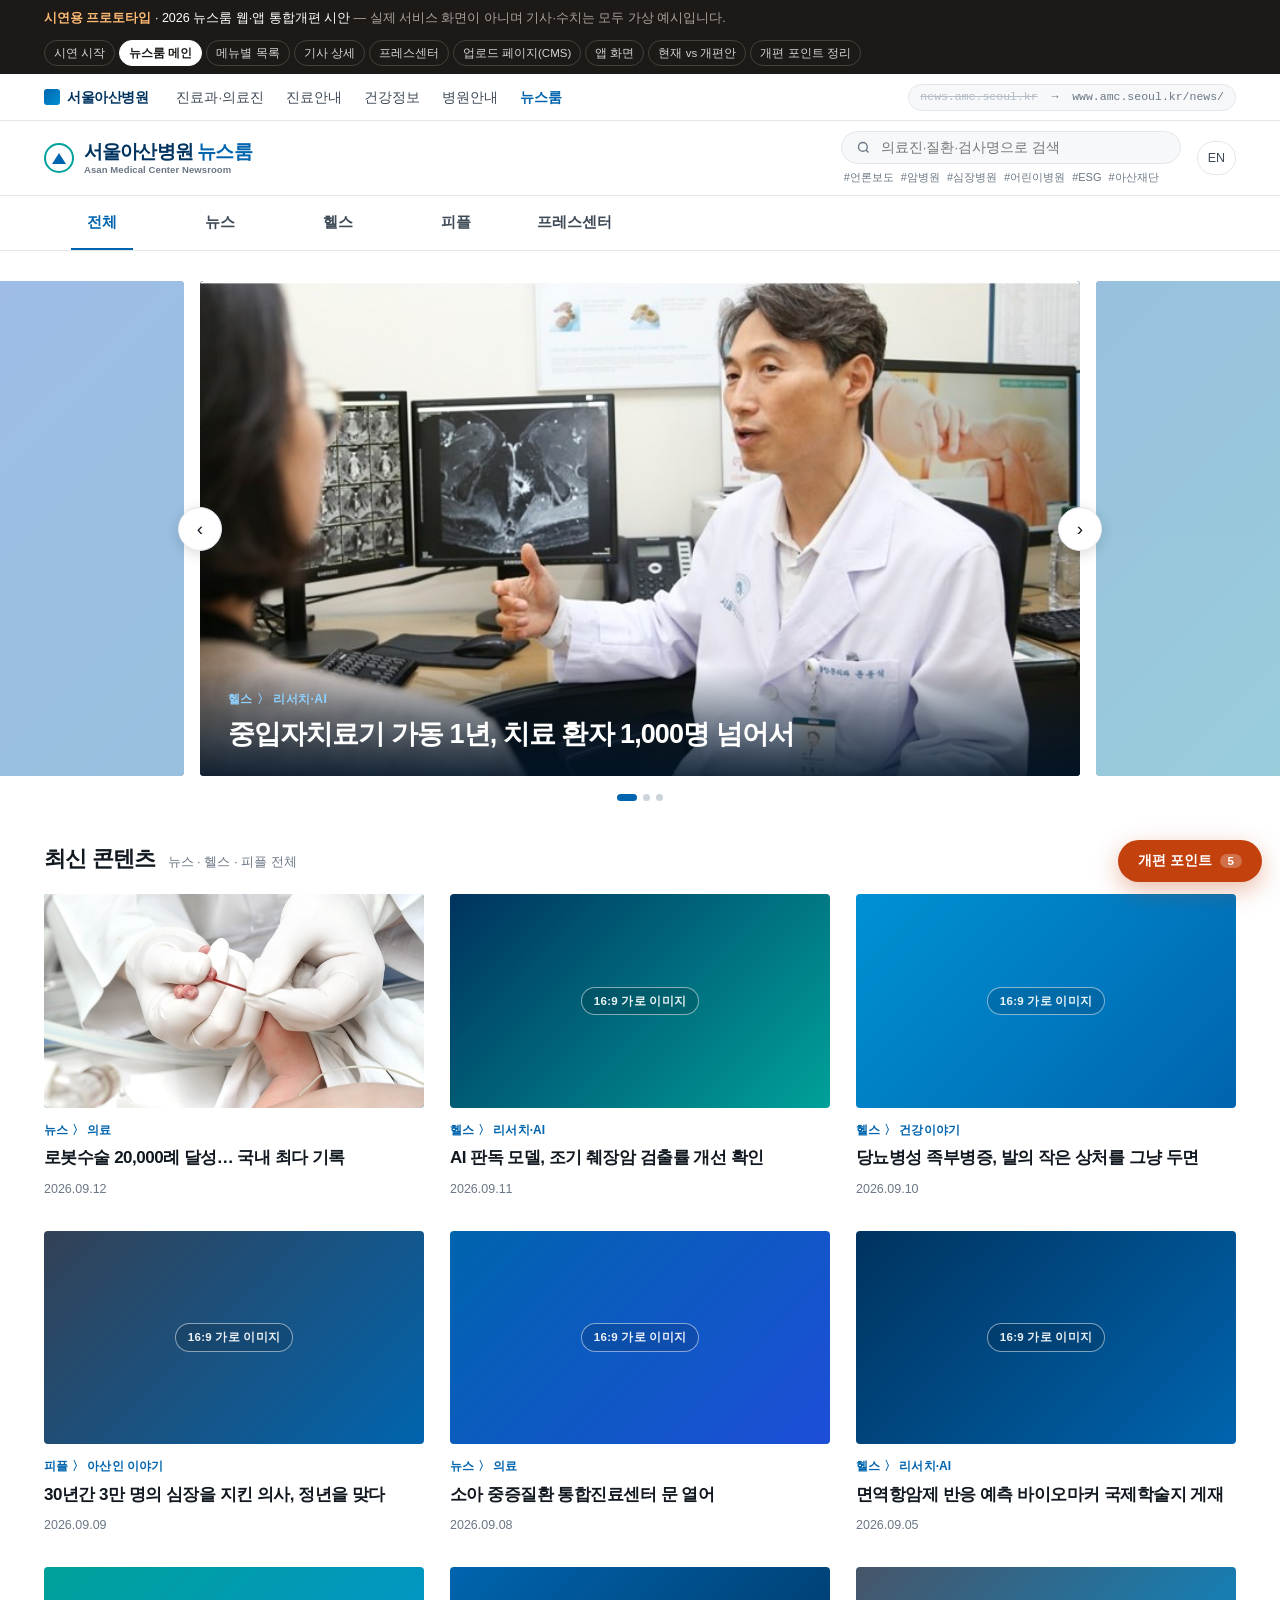
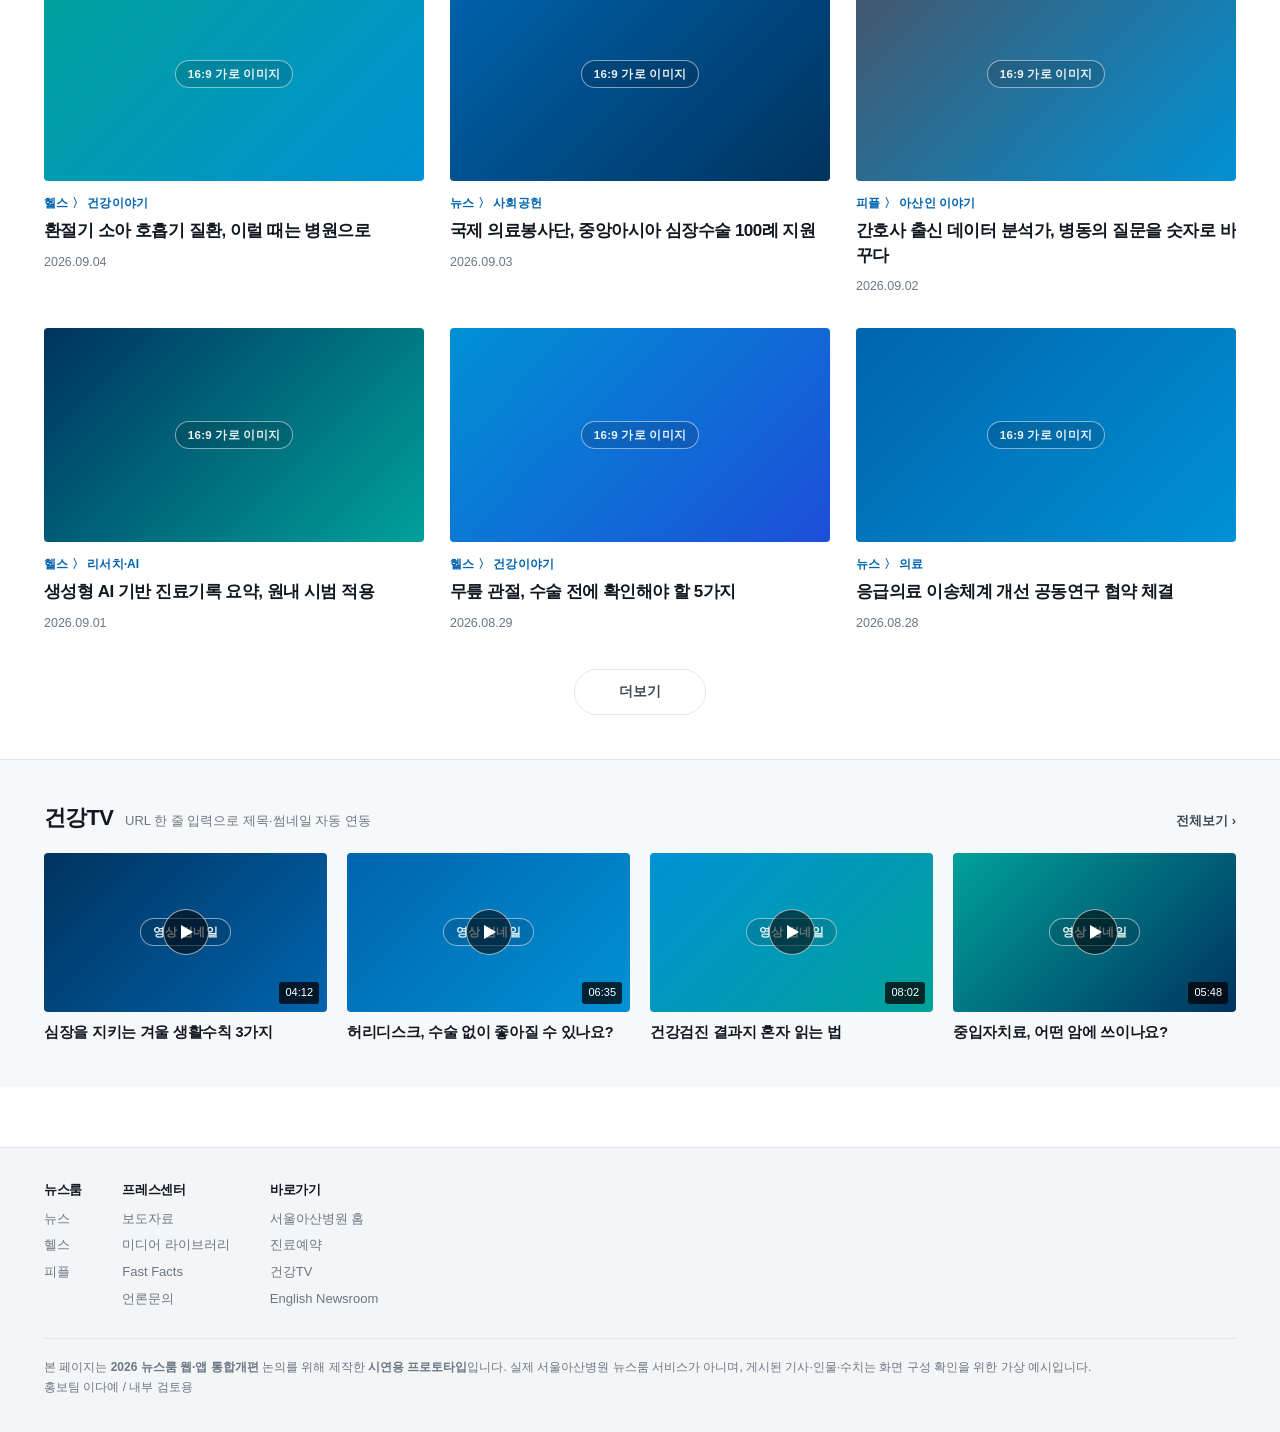
==== index.html @ 84e59ce0 "리서치·AI 를 헬스 아래 분류로 옮기고 메뉴 이름 정리 상위 메뉴를 하나 더 늘리는 것보다 헬스 안에서 나누는 편이 낫다는 의견이었다. 하위 분류(연구이야기·연구성과·논문·의료A" ====
<!DOCTYPE html>
<html lang="ko">
<head>
<meta charset="utf-8">
<meta name="viewport" content="width=device-width, initial-scale=1">
<title>서울아산병원 뉴스룸 (개편 시안) | 2026 웹·앱 통합개편 시연용</title>
<meta name="robots" content="noindex, nofollow">
<meta name="description" content="2026 뉴스룸 웹·앱 통합개편 논의를 위한 시연용 프로토타입입니다. 실제 서비스가 아닙니다.">
<link rel="stylesheet" href="assets/css/main.css?v=44">
</head>
<body>

<div id="site-top"></div>

<!-- ============ 히어로 (메인 롤링 · 크기 축소) ============ -->
<section class="hero">
  <div class="wrap">
    <div class="annot">
      <div class="annot-pin"><b>17</b> 상단 메뉴 · 목록 탭 중복 제거</div>
      <div class="annot-box">
        현재 뉴스룸은 상단 메뉴(뉴스·헬스·피플·프레스센터)와 목록 위 탭(전체·뉴스·헬스·피플)이 사실상 같은 분류를 두 번 보여줍니다. 개편안에서는 <b>뉴스룸 서브메뉴 한 줄</b>로 통합하고, 통합 홈페이지 GNB와도 중복되지 않도록 그 아래에 배치했습니다.<br>
        <b>2단 분류는 드롭다운으로 그대로 씁니다.</b> 메뉴에 올리면 지금 뉴스룸과 같이 하위 분류가 펼쳐지므로, 탭 줄을 하나 더 두지 않아도 의료·행사·건강이야기 같은 하위 목록으로 바로 갈 수 있습니다. 좁은 화면에서는 드롭다운 대신 메뉴 줄을 옆으로 밀어 봅니다.
        <span class="src">근거 · 8/24 팀장 회의 「메인 페이지 상단 중복 영역 통합」 / 9/14 회의 「뉴스룸 자체 서브 메뉴는 상단 중복 없이 하단에 배치」 / 9/30 홍보팀 피드백 「현재 뉴스룸의 메뉴 드롭다운을 시연 화면에도 반영」</span>
      </div>
    </div>
    <div class="annot">
      <div class="annot-pin"><b>3</b> ‘리서치·AI’ 카테고리 신설</div>
      <div class="annot-box">
        환자에게 바로 적용되지 않는 기초연구·논문 기반 보도자료를 별도 디렉토리로 분리해 메인 혼잡도를 낮추고, 연구 중심 브랜드 이미지를 강화합니다. 영문 뉴스룸에는 이미 Research 카테고리가 운영 중입니다.<br>
        위 <b>헬스 메뉴에 올려 보면</b> <b>건강이야기</b> 아래에 <b>리서치·AI</b>가 새로 붙은 것을 확인할 수 있습니다.
        상위 메뉴를 하나 더 늘리지 않고 <b>헬스 안의 분류</b>로 둬서, 환자용 건강정보와 연구 콘텐츠를 같은 갈래 안에서 나눕니다.<br>
        메인에 따로 두었던 <b>리서치·AI 전용 영역은 내렸습니다.</b> 「최신 콘텐츠」에 이미 같은 기사가 섞여 나와 화면이 길어지기만 했습니다.
        <span class="src">근거 · 8/24 팀장 회의 「기초연구 콘텐츠 별도 카테고리 분리」 / 9/14 회의 「리서치/AI 신규 디렉토리 상단 노출 검토」 / 9/30 홍보팀 피드백 「리서치·AI 는 헬스 아래 분류로, 하위는 두지 않음」 / 9/30 홍보팀 피드백 「메인의 리서치·AI 영역 삭제」</span>
      </div>
    </div>
    <div class="annot">
      <div class="annot-pin"><b>1</b> 메인 롤링 축소 · 사진 비율 정상화</div>
      <div class="annot-box">
        통합 홈페이지의 상단 GNB가 화면을 차지하므로 롤링 배너 높이를 기존보다 낮춰 첫 화면에서 카드 콘텐츠가 바로 보이도록 했습니다. 3건만 순환합니다.<br>
        다만 <b>가로로만 길게 늘이면 사진 위아래가 잘려</b> 인물 얼굴이나 현판이 날아갑니다. 그래서 <b>양 사이드를 잘라 카드 그리드와 같은 16:9</b>로 맞추고,
        남는 좌우 공간에는 <b>앞뒤 기사를 걸쳐 보여</b> 눌러서 넘어갈 수 있게 했습니다. 화살표·점·옆 기사 클릭 모두 동작합니다.<br>
        <b>모바일에서는 옆으로 밀어</b> 다음 기사로 넘어갑니다(세로로 움직이면 페이지 스크롤에 양보). 또 목록이 롤링과 비슷한 크기로 나열되면 무엇이 대표 기사인지 구분되지 않아,
        모바일에서는 <b>목록을 작은 가로형 카드</b>로 내려 롤링과 크기 차이를 뒀습니다.
        <span class="src">근거 · 9/14 직원 의견 취합 회의 「메인 롤링 페이지 크기 축소 검토」 / 분석 리포트 「사진 비율·카드 규격을 디자인 시스템으로 표준화」 / 9/16 홍보팀 검토 「롤링 사진이 잘리지 않게 비율을 맞추고 양옆에 이전·다음 기사 노출」, 「모바일은 옆으로 밀어 넘기고 목록은 크기로 구분」</span>
      </div>
    </div>
  </div>

  <div class="hero-stage" data-annot data-dots="#hero-dots">
    <div class="hero-track" id="hero-slides"></div>
    <button class="hero-arw prev js-prev" aria-label="이전 기사">‹</button>
    <button class="hero-arw next js-next" aria-label="다음 기사">›</button>
  </div>

  <div class="wrap">
    <div class="hero-dots" id="hero-dots"></div>
  </div>
</section>

<!-- ============ 최신 콘텐츠 카드 그리드 ============ -->
<section class="sec" id="news">
  <div class="wrap">
    <div class="annot">
      <div class="annot-pin"><b>2</b> 카드형 목록 (삼성전자 뉴스룸 방식)</div>
      <div class="annot-box">
        가로 이미지 + 카테고리 + 제목만 노출하고 본문 미리보기 텍스트는 제거했습니다. 사진은 16:9로 자동 정렬되며, 제목은 최대 2줄로 고정해 카드 높이를 맞춥니다. 세로 사진이 잘리는 문제를 피하기 위해 가로 사진을 기준으로 통일합니다.
        <span class="src">근거 · 8/24 팀장 회의 「썸네일과 제목만 표시, 본문 미리보기 제거 → 삼성전자 뉴스룸 방식 참고」 / 9/14 회의 「사진 사이즈 가로 기준 자동 정렬」</span>
      </div>
    </div>

    <div class="sec-head">
      <h2>최신 콘텐츠</h2>
      <span class="desc">뉴스 · 헬스 · 피플 전체</span>
      <a class="more" href="#" onclick="return AMC.toast('카테고리별 목록으로 이동합니다 (시연)')">전체보기 ›</a>
    </div>

    <div class="cards" id="card-grid" data-annot></div>
    <button class="loadmore" onclick="AMC.toast('다음 12건을 불러옵니다 (시연)')">더보기</button>
  </div>
</section>

<!-- ============ 건강TV ============ -->
<section class="sec tvsec">
  <div class="wrap">
    <div class="annot">
      <div class="annot-pin"><b>4</b> 건강TV URL 자동 연동</div>
      <div class="annot-box">
        영상은 우측 배너가 아니라 메인 하단에 기본 영역으로 배치합니다. 등록 담당자는 건강TV URL 한 줄만 입력하면 제목·썸네일·재생시간이 자동으로 채워집니다.
        <span class="src">근거 · 9/14 회의 「건강TV URL 링크 자동 연동」, 「영상은 메인 하단 디폴트 표시」</span>
      </div>
    </div>
    <div class="sec-head">
      <h2>건강TV</h2>
      <span class="desc">URL 한 줄 입력으로 제목·썸네일 자동 연동</span>
      <a class="more" href="#" onclick="return AMC.toast('건강TV 전체 영상 (시연)')">전체보기 ›</a>
    </div>
    <div class="tv-grid" id="tv-grid" data-annot></div>
  </div>
</section>

<div id="site-footer"></div>

<script src="assets/js/data.js?v=44"></script>
<script src="assets/js/site.js?v=44"></script>
<script>
AMC.layout({ active: 'all' });

var D = window.AMC_DATA;

/* 히어로 */
document.getElementById('hero-slides').innerHTML = D.hero.map(function (h) {
  return '<div class="hero-slide">' +
    AMC.ph(h.c1, h.c2, h.tag, '', h.img) +
    '<div class="hero-cap"><div class="cat">' + h.cat + ' 〉 ' + h.sub + '</div><h2>' + h.title + '</h2></div>' +
    '</div>';
}).join('');
document.getElementById('hero-dots').innerHTML =
  D.hero.map(function (_, i) { return '<i' + (i === 0 ? ' class="on"' : '') + '></i>'; }).join('');

/* 카드 */
function cardHTML(c) {
  return '<a class="card" href="article.html">' +
    '<div class="thumb">' + AMC.ph(c.c1, c.c2, '16:9 가로 이미지', '', c.img) + '</div>' +
    '<div class="cat">' + c.cat + ' 〉 ' + c.sub + '</div>' +
    '<h3>' + c.title + '</h3>' +
    '<div class="date">' + c.date + '</div></a>';
}
/* 리서치·AI 전용 영역을 내렸으므로 12건을 모두 보여준다.
   9건만 두면 그 영역에만 있던 기사가 메인에서 사라진다. */
document.getElementById('card-grid').innerHTML = D.cards.map(cardHTML).join('');

/* 건강TV */
document.getElementById('tv-grid').innerHTML = D.tv.map(function (t) {
  return '<a class="tv-card" href="#" onclick="return AMC.toast(\'건강TV 영상 재생 (시연)\')">' +
    '<div class="thumb">' + AMC.ph(t.c1, t.c2, '영상 썸네일', '', t.img) +
    '<div class="play"><i></i></div><div class="dur">' + t.dur + '</div></div>' +
    '<h4>' + t.title + '</h4></a>';
}).join('');
</script>
</body>
</html>
---- assets/css/main.css ----
/* =========================================================
   서울아산병원 뉴스룸 개편 시안 (Demo)
   2026 뉴스룸 웹·앱 통합개편 — 시연용 프로토타입
   ========================================================= */

:root{
  /* AMC brand */
  --amc-blue:#0064ae;
  --amc-navy:#00335f;
  --amc-sky:#0091d4;
  --amc-mint:#00a19a;

  --ink:#111820;
  --ink-2:#3f4a57;
  --ink-3:#6b7785;
  --line:#e3e7ec;
  --line-2:#eef1f5;
  --bg:#ffffff;
  --bg-soft:#f6f8fa;
  --bg-tint:#eef5fb;

  --demo:#c2410c;

  --wrap:1240px;
  --radius:4px;

  --sans:"Pretendard","Apple SD Gothic Neo","Malgun Gothic","맑은 고딕",
         -apple-system,BlinkMacSystemFont,"Segoe UI",Roboto,sans-serif;
}

*,*::before,*::after{box-sizing:border-box}
html{-webkit-text-size-adjust:100%}
body{
  margin:0;background:var(--bg);color:var(--ink);
  font-family:var(--sans);font-size:15px;line-height:1.6;
  -webkit-font-smoothing:antialiased;
}
img{max-width:100%;display:block}
a{color:inherit;text-decoration:none}
button{font-family:inherit;cursor:pointer}
ul,ol{margin:0;padding:0;list-style:none}
h1,h2,h3,h4,h5{margin:0;font-weight:700;letter-spacing:-0.02em;line-height:1.3}
p{margin:0}

.wrap{max-width:var(--wrap);margin:0 auto;padding-inline:24px}
@media (max-width:560px){.wrap{padding-inline:16px}}
.sr-only{position:absolute;width:1px;height:1px;overflow:hidden;clip:rect(0 0 0 0);white-space:nowrap}

/* ---------- 데모 고지 바 ---------- */
.demobar{background:#1c1917;color:#fff;font-size:12.5px;padding-block:8px}
.demobar .wrap{display:flex;gap:12px;align-items:center;flex-wrap:wrap;justify-content:space-between}
.demobar b{color:#fdba74;font-weight:700}
.demobar .demobar-note{color:#a8a29e}
.demobar nav{display:flex;gap:4px;flex-wrap:wrap}
.demobar nav a{
  padding:3px 9px;border-radius:999px;border:1px solid #44403c;color:#d6d3d1;
  font-size:11.5px;transition:.15s;
}
.demobar nav a:hover{background:#292524;color:#fff}
.demobar nav a.on{background:#fff;color:#1c1917;border-color:#fff;font-weight:700}

/* ---------- 통합 홈페이지 GNB (상위) ---------- */
.hospital-gnb{border-bottom:1px solid var(--line);background:#fff}
.hospital-gnb .wrap{display:flex;align-items:center;gap:28px;height:46px}
.hospital-gnb .hg-logo{
  font-weight:800;font-size:14px;color:var(--amc-navy);letter-spacing:-0.03em;
  display:flex;align-items:center;gap:7px;white-space:nowrap;
}
.hospital-gnb .hg-logo::before{
  content:"";width:16px;height:16px;border-radius:3px;
  background:linear-gradient(135deg,var(--amc-blue),var(--amc-sky));
}
.hospital-gnb ul{display:flex;gap:22px;font-size:13.5px;color:var(--ink-2);overflow-x:auto;scrollbar-width:none}
.hospital-gnb ul::-webkit-scrollbar{display:none}
.hospital-gnb li{white-space:nowrap}
.hospital-gnb li.on{color:var(--amc-blue);font-weight:700}
.hospital-gnb .hg-url{
  margin-left:auto;font-size:11.5px;color:var(--ink-3);
  font-family:ui-monospace,SFMono-Regular,Menlo,monospace;
  background:var(--bg-soft);border:1px solid var(--line);border-radius:999px;padding:3px 11px;
  white-space:nowrap;
}
.hospital-gnb .hg-url s{color:#b4bcc6}
@media (max-width:820px){.hospital-gnb .hg-url{display:none}}

/* ---------- 뉴스룸 헤더 (컴팩트) ---------- */
.nr-header{position:sticky;top:0;z-index:40;background:#fff;border-bottom:1px solid var(--line)}
.nr-header .wrap{display:flex;align-items:center;gap:16px;height:74px}
.nr-logo{display:flex;align-items:center;gap:10px;color:var(--amc-navy);white-space:nowrap}
.nr-logo .ci{
  flex:none;width:30px;height:30px;border-radius:50%;
  border:2px solid var(--amc-mint);display:grid;place-items:center;background:#fff;
}
.nr-logo .ci::after{
  content:"";border-left:7px solid transparent;border-right:7px solid transparent;
  border-bottom:11px solid var(--amc-blue);display:block;
}
.nr-logo .lockup{display:flex;flex-direction:column;line-height:1.15}
.nr-logo b{font-size:19px;font-weight:800;letter-spacing:-0.045em}
.nr-logo b span{color:var(--amc-blue)}
.nr-logo small{font-size:9.5px;font-weight:600;color:var(--ink-3);letter-spacing:0.01em;margin-top:2px}
@media (max-width:560px){.nr-logo b{font-size:16px}.nr-logo small{display:none}.nr-logo .ci{width:26px;height:26px}}

/* 검색창 + 그 아래 주요 태그 한 줄 */
.nr-searchwrap{margin-left:auto;flex:0 1 340px;min-width:150px;display:flex;flex-direction:column;gap:5px}
.nr-search{
  display:flex;align-items:center;gap:8px;
  background:var(--bg-soft);border:1px solid var(--line);border-radius:999px;
  padding:7px 14px;width:100%;
}
.nr-tags{display:flex;gap:7px;align-items:center;padding-left:3px;
  overflow-x:auto;scrollbar-width:none;-ms-overflow-style:none}
.nr-tags::-webkit-scrollbar{display:none}
.nr-tags a{font-size:11px;color:var(--ink-3);white-space:nowrap;transition:.15s;line-height:1.5}
.nr-tags a:hover{color:var(--amc-blue)}
.nr-search input{border:0;background:transparent;outline:none;font-size:13.5px;width:100%;font-family:inherit;color:var(--ink)}
.nr-search svg{flex:none;color:var(--ink-3)}
.nr-utils{display:flex;align-items:center;gap:6px}
.nr-utils a{
  font-size:12.5px;color:var(--ink-2);padding:6px 10px;border-radius:999px;border:1px solid var(--line);
  display:flex;align-items:center;gap:5px;transition:.15s;white-space:nowrap;
}
.nr-utils a:hover{border-color:var(--amc-blue);color:var(--amc-blue)}
@media (max-width:700px){.nr-utils{display:none}}

/* ---------- 뉴스룸 자체 서브메뉴 (하단 배치) ---------- */
.nr-nav{border-bottom:1px solid var(--line);background:#fff;position:sticky;top:74px;z-index:39}
.nr-nav .wrap{display:flex;gap:2px}
.nr-item{position:relative}
/* 메뉴 사이가 좁으면 아래 서브메뉴 열끼리 겹친다.
   가장 긴 서브메뉴(아산인 이야기)가 들어갈 만큼 항목 폭을 확보한다. */
@media (min-width:701px){
  .nr-item{min-width:116px;display:flex;justify-content:center}
  .nr-item > a{padding-inline:8px}
}
.nr-item > a{
  display:block;padding:14px 16px;font-size:15px;font-weight:600;color:var(--ink-2);
  white-space:nowrap;border-bottom:2px solid transparent;transition:.15s;
}
.nr-item > a:hover{color:var(--amc-blue)}
.nr-item > a.on{color:var(--amc-blue);border-bottom-color:var(--amc-blue)}
.nr-item > a.new::after{
  content:"NEW";font-size:9px;font-weight:800;color:#fff;background:var(--amc-mint);
  border-radius:3px;padding:1px 4px;margin-left:5px;vertical-align:2px;letter-spacing:0.02em;
}

/* 서브메뉴 — 메뉴 줄에 올리면 모든 분류가 한 판에 같이 펼쳐진다.
   각 열은 자기 상위 메뉴 아래에 자동으로 붙는다 (같은 .nr-item 안에 있으므로). */
.nr-nav::after{
  content:"";position:absolute;left:0;right:0;top:100%;height:var(--mega-h,0px);
  background:#fff;border-bottom:1px solid var(--line);
  box-shadow:0 12px 24px rgba(17,24,32,.08);
  opacity:0;visibility:hidden;transition:.15s ease;z-index:55;
}
.nr-drop{
  position:absolute;top:100%;left:50%;transform:translateX(-50%);
  padding:16px 4px 20px;display:grid;gap:11px;
  opacity:0;visibility:hidden;transition:.15s ease;z-index:60;
}
.nr-nav:hover::after,
.nr-nav:focus-within::after,
.nr-nav:hover .nr-drop,
.nr-nav:focus-within .nr-drop{opacity:1;visibility:visible}
.nr-drop a{
  display:block;padding:2px 10px;font-size:13.5px;color:var(--ink-2);
  white-space:nowrap;text-align:center;transition:.12s;
}
.nr-drop a:hover{color:var(--amc-blue);font-weight:700}
.nr-drop a.new::after{
  content:"NEW";font-size:8.5px;font-weight:800;color:#fff;background:var(--amc-mint);
  border-radius:3px;padding:1px 4px;margin-left:5px;vertical-align:1px;letter-spacing:0.02em;
}

/* 좁은 화면에서는 가로로 밀어 보고, 드롭다운은 쓰지 않는다 */
@media (max-width:700px){
  .nr-nav .wrap{overflow-x:auto;scrollbar-width:none}
  .nr-nav .wrap::-webkit-scrollbar{display:none}
  .nr-drop{display:none}
}

/* ---------- 히어로 (가운데 한 장 + 양옆 미리보기) ----------
   가로로 길면 사진 위아래가 잘려 인물·현판이 날아간다.
   양 사이드를 잘라 카드 그리드와 같은 16:9로 맞추고,
   남는 좌우 공간에 앞뒤 기사를 걸쳐 보여 넘길 수 있게 한다. */
.hero{padding-top:28px}
.hero-stage{
  --slide-w:min(880px,72vw);
  position:relative;overflow:hidden;padding-block:2px;
}
@media (max-width:760px){.hero-stage{--slide-w:88vw}}
/* 손으로 미는 동안 브라우저가 가로 스크롤 제스처를 가로채지 않게 */
.hero-track{touch-action:pan-y}

.hero-track{display:flex;gap:16px;will-change:transform;
  transition:transform .45s cubic-bezier(.4,0,.2,1)}
.hero-slide{
  flex:0 0 var(--slide-w);position:relative;overflow:hidden;
  border-radius:var(--radius);background:#000;cursor:pointer;
  opacity:.4;transition:opacity .35s ease;
}
.hero-slide.on{opacity:1;cursor:default}
.hero-slide .ph{aspect-ratio:16/9;width:100%}

.hero-cap{
  position:absolute;inset:auto 0 0 0;padding:24px 28px;
  background:linear-gradient(to top,rgba(0,20,40,.88),rgba(0,20,40,.45) 55%,transparent);
  color:#fff;opacity:0;transition:opacity .3s ease;
}
.hero-slide.on .hero-cap{opacity:1}
.hero-cap .cat{font-size:12px;font-weight:700;letter-spacing:.04em;color:#8fd0ff}
.hero-cap h2{font-size:27px;margin-top:8px;max-width:760px;letter-spacing:-0.035em;color:#fff}
@media (max-width:760px){.hero-cap{padding:16px 18px}.hero-cap h2{font-size:18px}}

/* 좌우 화살표 — 가운데 카드의 경계선 위에 놓는다 */
.hero-arw{
  position:absolute;top:50%;transform:translateY(-50%);z-index:3;
  width:44px;height:44px;border-radius:50%;border:1px solid var(--line);
  background:#fff;color:var(--ink);font-size:19px;line-height:1;
  display:grid;place-items:center;box-shadow:0 3px 14px rgba(17,24,32,.16);
  transition:.15s;
}
.hero-arw:hover{background:var(--amc-blue);border-color:var(--amc-blue);color:#fff}
.hero-arw.prev{left:calc(50% - var(--slide-w)/2 - 22px)}
.hero-arw.next{left:calc(50% + var(--slide-w)/2 - 22px)}
@media (max-width:760px){
  .hero-arw{width:34px;height:34px;font-size:15px}
  .hero-arw.prev{left:calc(50% - var(--slide-w)/2 - 17px)}
  .hero-arw.next{left:calc(50% + var(--slide-w)/2 - 17px)}
}

/* 앱 목업 안의 롤링 — 폰 화면(약 300px) 안에서 같은 구조로 축소 */
.hero-stage.in-app{--slide-w:82%;padding-block:0}
.hero-stage.in-app .hero-track{gap:8px}
.hero-stage.in-app .hero-slide{border-radius:5px}
.hero-stage.in-app .hero-cap{padding:11px 12px}
.hero-stage.in-app .hero-cap .cat{font-size:9.5px}
.hero-stage.in-app .hero-cap h2{font-size:13px;margin-top:4px;line-height:1.4}
.hero-stage.in-app .hero-arw{width:26px;height:26px;font-size:13px;box-shadow:0 2px 8px rgba(17,24,32,.2)}
.hero-stage.in-app .hero-arw.prev{left:calc(50% - var(--slide-w)/2 - 13px)}
.hero-stage.in-app .hero-arw.next{left:calc(50% + var(--slide-w)/2 - 13px)}
.hero-dots.in-app{margin-top:10px}
.hero-dots.in-app i{width:5px;height:5px}
.hero-dots.in-app i.on{width:14px}

.hero-dots{display:flex;gap:6px;justify-content:center;margin-top:16px}
.hero-dots i{width:7px;height:7px;border-radius:50%;background:#cbd3db;display:block;cursor:pointer;transition:.2s}
.hero-dots i.on{background:var(--amc-blue);width:20px;border-radius:999px}

/* ---------- 섹션 ---------- */
.sec{padding-block:44px}
.sec-head{display:flex;align-items:baseline;gap:12px;margin-bottom:20px;flex-wrap:wrap}
.sec-head h2{font-size:22px;letter-spacing:-0.035em}
.sec-head .desc{font-size:13px;color:var(--ink-3)}
.sec-head .more{margin-left:auto;font-size:13px;color:var(--ink-2);font-weight:600}
.sec-head .more:hover{color:var(--amc-blue)}

/* ---------- 카드 그리드 (삼성 뉴스룸 방식: 가로이미지 + 제목) ---------- */
.cards{display:grid;grid-template-columns:repeat(3,1fr);gap:32px 26px}
@media (max-width:960px){.cards{grid-template-columns:repeat(2,1fr);gap:26px 18px}}
.card{display:block}
.card .thumb{position:relative;overflow:hidden;border-radius:var(--radius);background:var(--bg-soft)}
.card .ph{aspect-ratio:16/9;transition:transform .45s ease}
.card:hover .ph{transform:scale(1.04)}
.card .cat{margin-top:13px;font-size:12px;font-weight:700;color:var(--amc-blue);letter-spacing:.01em}
.card h3{
  margin-top:6px;font-size:17px;line-height:1.45;letter-spacing:-0.03em;
  display:-webkit-box;-webkit-line-clamp:2;-webkit-box-orient:vertical;overflow:hidden;
}
.card:hover h3{text-decoration:underline;text-underline-offset:3px}
.card .date{margin-top:8px;font-size:12.5px;color:var(--ink-3)}

/* 모바일 — 메인 롤링이 크게 서고 목록은 작은 가로형으로 내려앉아 위계가 생긴다 */
@media (max-width:560px){
  .cards{grid-template-columns:1fr;gap:0}
  .card{
    display:grid;grid-template-columns:132px 1fr;grid-template-rows:auto auto auto;
    column-gap:13px;align-items:start;
    padding-block:15px;border-bottom:1px solid var(--line-2);
  }
  .card:last-child{border-bottom:0}
  .card .thumb{grid-area:1/1/4/2;align-self:start}
  .card .ph{font-size:9.5px;padding:5px}   /* 비율은 16:9 그대로 — 크기만 작아진다 */
  .card .ph span{font-size:9px;padding:2px 6px}
  .card .cat{grid-area:1/2/2/3;margin-top:0;font-size:11px}
  .card h3{grid-area:2/2/3/3;margin-top:4px;font-size:14.5px;line-height:1.42;-webkit-line-clamp:3}
  .card .date{grid-area:3/2/4/3;margin-top:6px;font-size:11.5px}
  .card:hover .ph{transform:none}
}

/* 썸네일 플레이스홀더 */
.ph{
  position:relative;overflow:hidden;
  width:100%;display:grid;place-items:center;color:rgba(255,255,255,.92);
  background:linear-gradient(135deg,var(--c1,#0064ae),var(--c2,#0091d4));
  font-size:13px;font-weight:700;letter-spacing:.02em;text-align:center;padding:10px;
}
/* 실제 사진이 들어오면 그라데이션 자리를 덮는다. 파일이 없으면 그라데이션이 그대로 남는다 */
.ph > img{position:absolute;inset:0;width:100%;height:100%;object-fit:cover;display:block}
.ph.has-img > span{display:none}
.ph span{
  border:1px solid rgba(255,255,255,.5);border-radius:999px;padding:4px 12px;
  font-size:11.5px;background:rgba(0,0,0,.12);
}

/* ---------- 건강TV ---------- */
.tvsec{background:var(--bg-soft);border-top:1px solid var(--line)}
.tv-grid{display:grid;grid-template-columns:repeat(4,1fr);gap:20px}
@media (max-width:960px){.tv-grid{grid-template-columns:repeat(2,1fr)}}
/* 좁은 화면에서는 세로로 쌓지 않고 옆으로 밀어 본다.
   카드 크기를 유지한 채 다음 영상이 살짝 걸쳐 보이게 둔다. */
@media (max-width:560px){
  .tv-grid{
    display:flex;gap:12px;overflow-x:auto;scroll-snap-type:x mandatory;
    scrollbar-width:none;-webkit-overflow-scrolling:touch;
    margin-inline:-16px;padding-inline:16px;scroll-padding-inline:16px;
  }
  .tv-grid::-webkit-scrollbar{display:none}
  .tv-card{flex:0 0 74%;scroll-snap-align:start}
}
.tv-card .thumb{position:relative;border-radius:var(--radius);overflow:hidden}
.tv-card .ph{aspect-ratio:16/9}
.tv-card .play{position:absolute;inset:0;display:grid;place-items:center}
.tv-card .play i{
  width:46px;height:46px;border-radius:50%;background:rgba(0,0,0,.55);
  display:grid;place-items:center;border:1px solid rgba(255,255,255,.6);
}
.tv-card .play i::after{content:"";border-left:12px solid #fff;border-block:7px solid transparent;margin-left:3px}
.tv-card .dur{position:absolute;right:8px;bottom:8px;background:rgba(0,0,0,.75);color:#fff;font-size:11px;padding:2px 6px;border-radius:3px}
.tv-card h4{margin-top:10px;font-size:14.5px;line-height:1.45;letter-spacing:-0.02em;
  display:-webkit-box;-webkit-line-clamp:2;-webkit-box-orient:vertical;overflow:hidden}

/* ---------- 더보기 ---------- */
.loadmore{display:block;margin:36px auto 0;padding:13px 44px;border:1px solid var(--line);
  background:#fff;border-radius:999px;font-size:14px;font-weight:600;color:var(--ink-2);transition:.15s}
.loadmore:hover{border-color:var(--amc-blue);color:var(--amc-blue)}

/* ---------- 푸터 ---------- */
.footer{background:#f3f5f7;border-top:1px solid var(--line);margin-top:60px;padding-block:34px;font-size:13px;color:var(--ink-3)}
.footer .cols{display:flex;gap:40px;flex-wrap:wrap;margin-bottom:22px}
.footer h5{font-size:13px;color:var(--ink);margin-bottom:10px}
.footer li{margin-bottom:6px}
.footer .fine{border-top:1px solid var(--line);padding-top:18px;font-size:12px;line-height:1.7}

/* =========================================================
   개편 포인트 주석 (시연용 토글)
   ========================================================= */
.annot-fab{
  position:fixed;right:18px;bottom:18px;z-index:90;
  background:var(--demo);color:#fff;border:0;border-radius:999px;
  padding:12px 20px;font-size:13.5px;font-weight:700;
  box-shadow:0 8px 24px rgba(194,65,12,.35);display:flex;gap:8px;align-items:center;
}
.annot-fab .cnt{background:rgba(255,255,255,.25);border-radius:999px;padding:1px 8px;font-size:11.5px}
.annot{display:none}
body.annot-on .annot{display:block}
.annot-pin{
  display:inline-flex;align-items:center;gap:6px;
  background:var(--demo);color:#fff;border-radius:999px;
  font-size:11.5px;font-weight:700;padding:3px 11px 3px 5px;margin-bottom:8px;
}
.annot-pin b{
  background:#fff;color:var(--demo);width:17px;height:17px;border-radius:50%;
  display:grid;place-items:center;font-size:10.5px;
}
.annot-box{
  border-left:3px solid var(--demo);background:#fff7ed;
  padding:11px 14px;font-size:12.5px;line-height:1.65;color:#7c2d12;
  border-radius:0 var(--radius) var(--radius) 0;margin-bottom:14px;
}
.annot-box .src{display:block;margin-top:5px;font-size:11px;color:#9a3412;opacity:.85}
body.annot-on [data-annot]{outline:2px dashed rgba(194,65,12,.5);outline-offset:5px;border-radius:2px}

/* =========================================================
   기사 상세
   ========================================================= */
.article{max-width:820px;margin:0 auto;padding-block:36px;padding-inline:24px}
@media (max-width:560px){.article{padding-inline:16px}}
.crumb{font-size:12.5px;color:var(--ink-3);margin-bottom:18px}
.crumb b{color:var(--amc-blue)}
.art-title{font-size:33px;margin-top:0;letter-spacing:-0.045em;line-height:1.32}
@media (max-width:640px){.art-title{font-size:25px}}
.art-meta{display:flex;align-items:center;gap:14px;flex-wrap:wrap;margin-top:18px;padding-bottom:16px;
  border-bottom:1px solid var(--line);font-size:13px;color:var(--ink-3)}
.art-meta .right{margin-left:auto;display:flex;gap:8px;align-items:center;flex-wrap:wrap}
.chipbtn{
  display:inline-flex;align-items:center;gap:6px;border:1px solid var(--line);background:#fff;
  border-radius:999px;padding:7px 13px;font-size:12.5px;color:var(--ink-2);font-weight:600;transition:.15s
}
.chipbtn:hover{border-color:var(--amc-blue);color:var(--amc-blue)}
.chipbtn.on{background:var(--amc-blue);border-color:var(--amc-blue);color:#fff}

/* AI 요약 */
.ai-sum{
  margin-top:26px;border:1px solid #cfe4f6;background:linear-gradient(180deg,#f4faff,#fff);
  border-radius:8px;padding:18px 20px;
}
.ai-sum .h{display:flex;align-items:center;gap:9px;font-size:13.5px;font-weight:800;color:var(--amc-navy)}
.ai-sum .h .badge{
  background:linear-gradient(135deg,var(--amc-blue),var(--amc-mint));color:#fff;
  font-size:10.5px;padding:2px 8px;border-radius:999px;letter-spacing:.04em
}
.ai-sum .h button{margin-left:auto;border:0;background:transparent;color:var(--ink-3);font-size:12px}
.ai-sum ul{margin-top:12px;display:grid;gap:8px}
.ai-sum li{font-size:14.5px;color:var(--ink-2);padding-left:16px;position:relative;line-height:1.6}
.ai-sum li::before{content:"";position:absolute;left:0;top:9px;width:5px;height:5px;border-radius:50%;background:var(--amc-blue)}
.ai-sum .note{margin-top:12px;font-size:11.5px;color:var(--ink-3);border-top:1px dashed #cfe4f6;padding-top:10px}

/* 본문 */
.art-body{margin-top:30px;font-size:16.5px;line-height:1.85;color:var(--ink-2)}
.art-body p{margin-bottom:22px}
/* 본문 사진 — 본문 폭을 다 채우면 화면의 절반을 먹는다. 가운데로 모아 폭을 줄인다 */
.art-body figure{margin:28px auto;max-width:620px}
.art-body figure .ph{aspect-ratio:16/9;border-radius:var(--radius)}
.art-body figcaption{font-size:12.5px;color:var(--ink-3);margin-top:9px;text-align:center}
.art-body h3{font-size:20px;color:var(--ink);margin:34px 0 14px}
.art-body blockquote{
  margin:26px 0;padding:18px 22px;background:var(--bg-tint);border-left:3px solid var(--amc-blue);
  font-size:16px;color:var(--ink);border-radius:0 4px 4px 0
}
.tablewrap{overflow-x:auto}
.art-table{width:100%;border-collapse:collapse;margin:26px 0;font-size:14.5px;min-width:460px}
.art-table th,.art-table td{border:1px solid var(--line);padding:11px 14px;text-align:left}
.art-table th{background:var(--bg-tint);color:var(--amc-navy);font-weight:700}
.art-table tr:nth-child(even) td{background:#fafbfc}

/* 태그 */
/* 종류별로 줄을 나누면 칸이 비어 지저분해진다.
   앱·모바일처럼 구분 없이 한 줄로 흐르게 둔다.
   종류 구분은 화면이 아니라 CMS와 검색 쪽에서 쓰인다. */
.tagsec{margin-top:38px;border-top:1px solid var(--line);padding-top:24px}
.tagsec .tags{display:flex;gap:7px;flex-wrap:wrap}
.tag{font-size:12.5px;padding:5px 12px;border-radius:999px;border:1px solid var(--line);
  background:#fff;color:var(--ink-2);transition:.15s}
.tag:hover{border-color:var(--amc-blue);color:var(--amc-blue);background:var(--bg-tint)}
.tag.db{border-color:#cfe4f6;background:var(--bg-tint);color:var(--amc-navy);font-weight:600}
.tag.db::before{content:"ID";font-size:9px;background:var(--amc-blue);color:#fff;border-radius:2px;padding:1px 3px;margin-right:5px;vertical-align:1px}

/* 연관 콘텐츠 */
.related{margin-top:46px}
.related h3{font-size:18px;margin-bottom:6px}
.related .sub{font-size:12.5px;color:var(--ink-3);margin-bottom:16px}
/* 웹에서는 사진 아래 제목이 오는 세 칸 카드, 가운데 정렬.
   좁은 화면에서는 가로형 한 줄 목록으로 내려앉는다. 날짜는 쓰지 않는다. */
.rel-list{display:grid;grid-template-columns:repeat(3,1fr);gap:26px 20px}
.rel-list li{border-bottom:0}
.rel-list a{display:block;text-align:left}
.rel-list .th{display:block;border-radius:var(--radius);overflow:hidden;background:var(--bg-soft)}
.rel-list .th .ph{aspect-ratio:16/9;font-size:10.5px;transition:transform .45s ease}
.rel-list a:hover .th .ph{transform:scale(1.04)}
.rel-list .meta{display:flex;gap:7px;align-items:center;flex-wrap:wrap;margin-top:12px}
.rel-list .k{flex:none;font-size:10.5px;font-weight:700;padding:2px 7px;border-radius:3px;
  background:var(--bg-tint);color:var(--amc-blue)}
.rel-list .k.man{background:#fff7ed;color:#c2410c}
.rel-list .c{font-size:11.5px;font-weight:700;color:var(--amc-blue)}
.rel-list .t{
  margin-top:7px;font-size:15.5px;color:var(--ink);letter-spacing:-0.02em;line-height:1.45;
  display:-webkit-box;-webkit-line-clamp:2;-webkit-box-orient:vertical;overflow:hidden;
}
.rel-list a:hover .t{color:var(--amc-blue)}

@media (max-width:700px){.rel-list{grid-template-columns:repeat(2,1fr)}}
@media (max-width:560px){
  .rel-list{display:block}
  .rel-list li{border-bottom:1px solid var(--line-2)}
  .rel-list li:last-child{border-bottom:0}
  .rel-list a{
    display:grid;grid-template-columns:104px 1fr;grid-template-rows:auto auto;
    column-gap:11px;align-items:start;padding:12px 2px;
  }
  .rel-list a:hover .th .ph{transform:none}
  .rel-list .th{grid-area:1/1/3/2}
  .rel-list .th .ph{font-size:9px;padding:5px}
  .rel-list .th .ph span{font-size:9px;padding:2px 6px}
  .rel-list .meta{grid-area:1/2/2/3;margin-top:0}
  .rel-list .t{grid-area:2/2/3/3;font-size:13.5px;margin-top:4px}
}

/* 이전/다음 */

/* =========================================================
   공통 페이지 요소
   ========================================================= */
.pagehead{background:var(--bg-soft);border-bottom:1px solid var(--line);padding-block:36px}
.pagehead h1{font-size:30px;letter-spacing:-0.04em}
@media (max-width:560px){.pagehead h1{font-size:23px}}
.pagehead p{margin-top:10px;font-size:14.5px;color:var(--ink-3);max-width:760px}

.panel{border:1px solid var(--line);border-radius:8px;background:#fff}
.panel-h{padding:14px 18px;border-bottom:1px solid var(--line);display:flex;align-items:center;gap:10px;flex-wrap:wrap}
.panel-h h3{font-size:15px}
.panel-h .tagpill{font-size:11px;font-weight:700;background:var(--bg-tint);color:var(--amc-blue);padding:2px 8px;border-radius:999px}
.panel-b{padding:18px}

.btn{
  display:inline-flex;align-items:center;gap:7px;border:1px solid var(--line);background:#fff;
  border-radius:6px;padding:9px 15px;font-size:13.5px;font-weight:600;color:var(--ink-2);transition:.15s
}
.btn:hover{border-color:var(--amc-blue);color:var(--amc-blue)}
.btn.pri{background:var(--amc-blue);border-color:var(--amc-blue);color:#fff}
.btn.pri:hover{background:var(--amc-navy);border-color:var(--amc-navy);color:#fff}
.btn.sm{padding:6px 11px;font-size:12.5px}

/* ---------- 업로드 페이지 바로가기 CTA ---------- */
.cta-cms{
  display:flex;gap:18px;align-items:center;flex-wrap:wrap;
  border:1px solid #cfe4f6;background:linear-gradient(105deg,#f4faff,#fff 60%);
  border-radius:10px;padding:20px 24px;margin-block:26px;
}
.cta-cms .ic{
  flex:none;width:46px;height:46px;border-radius:10px;display:grid;place-items:center;
  background:linear-gradient(135deg,var(--amc-navy),var(--amc-sky));color:#fff;font-size:21px;
}
.cta-cms .tx{flex:1 1 300px}
.cta-cms .tx b{display:block;font-size:16.5px;letter-spacing:-0.03em;color:var(--ink)}
.cta-cms .tx span{display:block;font-size:13px;color:var(--ink-3);margin-top:5px;line-height:1.6}
.cta-cms .go{
  flex:none;display:inline-flex;align-items:center;gap:8px;
  background:var(--amc-blue);color:#fff;border:1px solid var(--amc-blue);
  border-radius:999px;padding:13px 26px;font-size:14.5px;font-weight:700;transition:.15s;
}
.cta-cms .go:hover{background:var(--amc-navy);border-color:var(--amc-navy)}
@media (max-width:560px){.cta-cms{padding:16px}.cta-cms .go{width:100%;justify-content:center}}

.toast{
  position:fixed;left:50%;bottom:88px;transform:translate(-50%,14px);z-index:120;
  background:#111820;color:#fff;font-size:13.5px;padding:12px 22px;border-radius:999px;
  opacity:0;pointer-events:none;transition:.25s;max-width:90vw;text-align:center
}
.toast.on{opacity:1;transform:translate(-50%,0)}
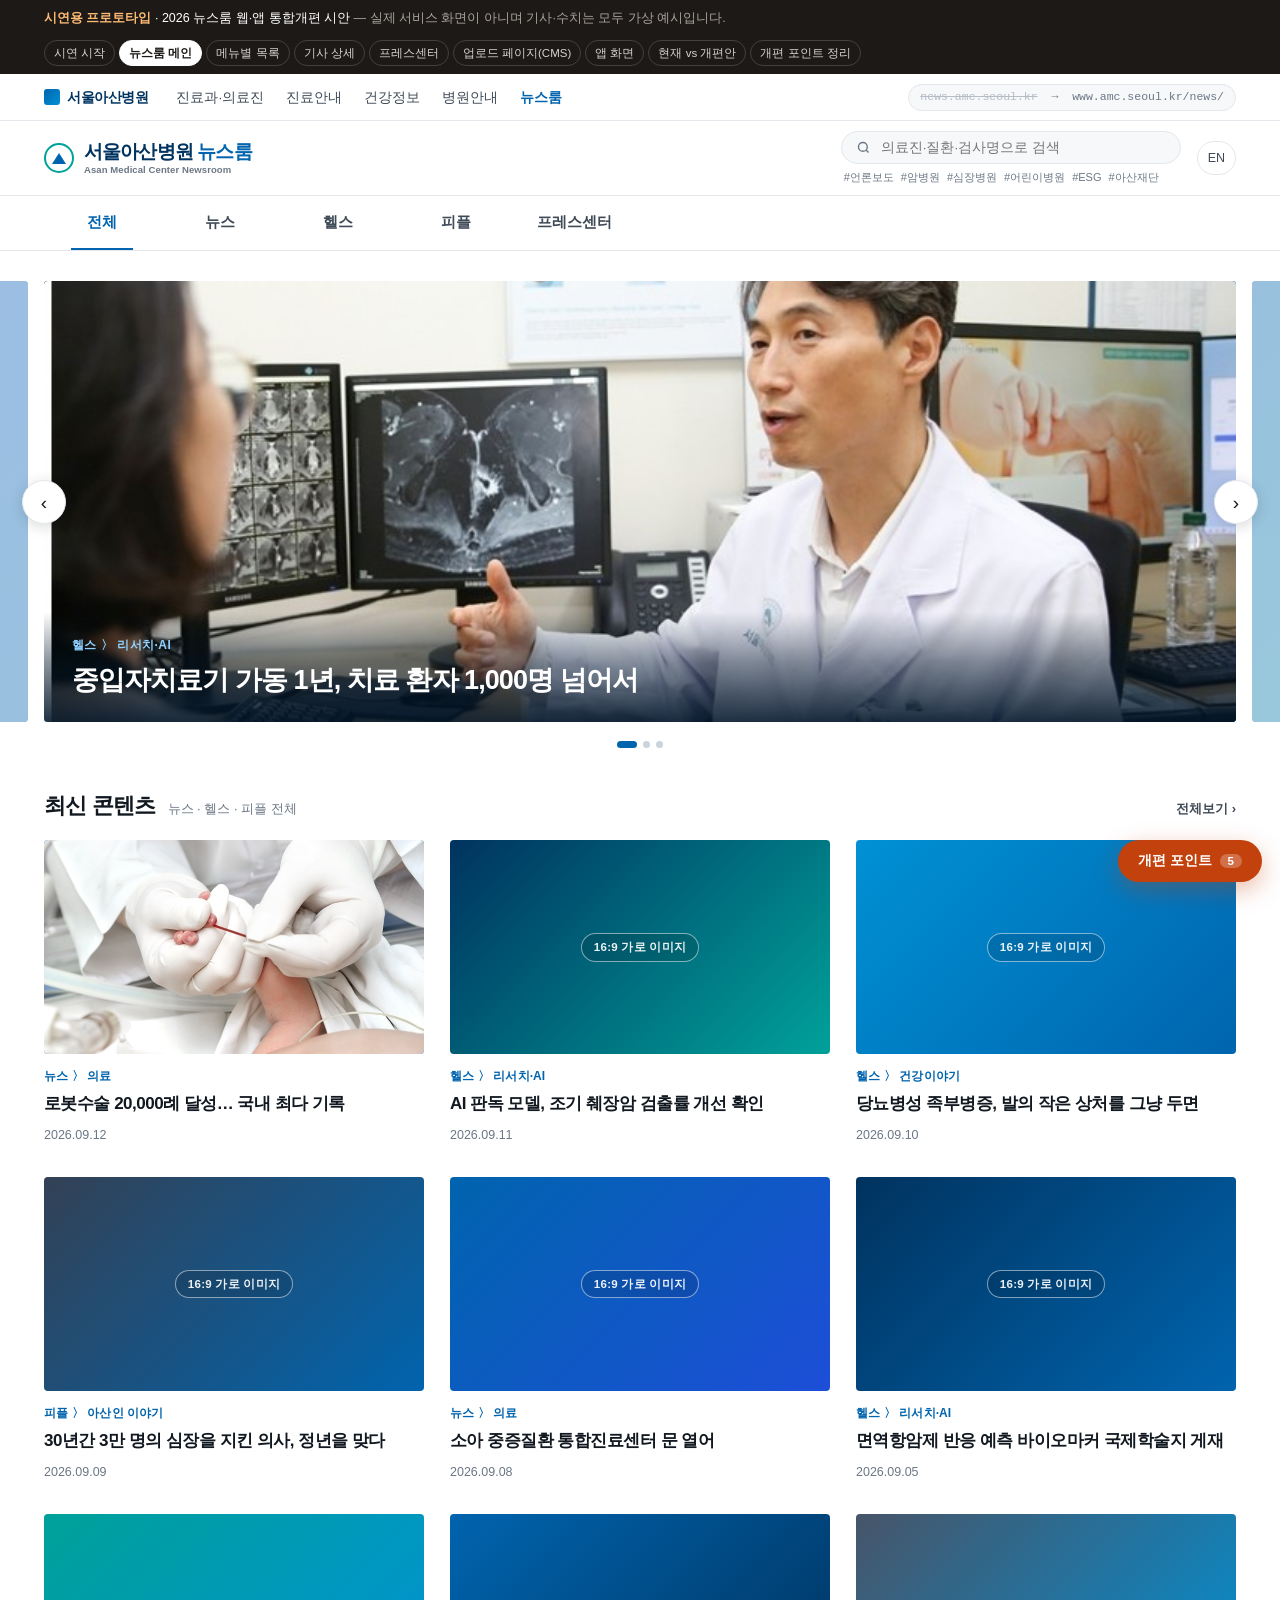
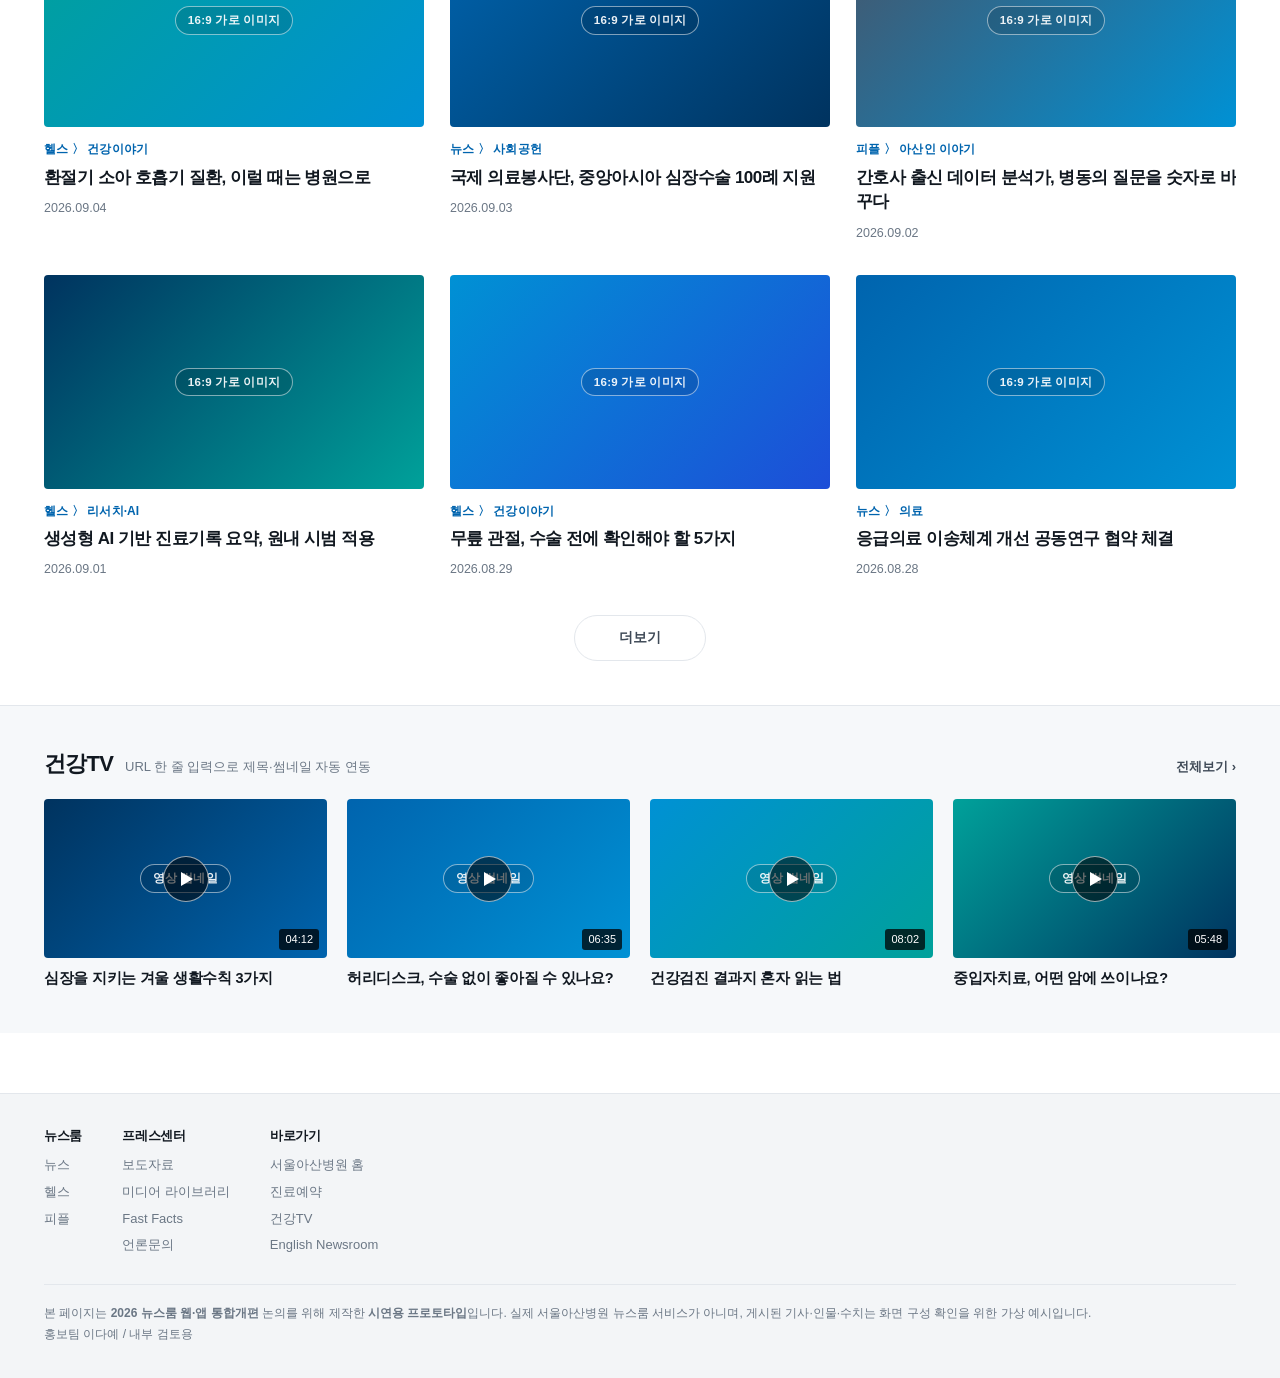
==== commit ba9987f0: "메인 롤링을 본문 단 폭에 맞춘 띠 배너로 타사(삼성 뉴스룸)처럼 가로로 길고 세로로 짧게 해 달라는 의견이었다. 사진이 잘리는 문제는 등록할 때 썸네일을 직접 잡는 것으로 정리한" ====
--- a/index.html
+++ b/index.html
@@ -1,4 +1,4 @@
-<!DOCTYPE html>
+﻿<!DOCTYPE html>
 <html lang="ko">
 <head>
 <meta charset="utf-8">
@@ -6,7 +6,7 @@
 <title>서울아산병원 뉴스룸 (개편 시안) | 2026 웹·앱 통합개편 시연용</title>
 <meta name="robots" content="noindex, nofollow">
 <meta name="description" content="2026 뉴스룸 웹·앱 통합개편 논의를 위한 시연용 프로토타입입니다. 실제 서비스가 아닙니다.">
-<link rel="stylesheet" href="assets/css/main.css?v=44">
+<link rel="stylesheet" href="assets/css/main.css?v=49">
 </head>
 <body>
 
@@ -34,14 +34,15 @@
       </div>
     </div>
     <div class="annot">
-      <div class="annot-pin"><b>1</b> 메인 롤링 축소 · 사진 비율 정상화</div>
+      <div class="annot-pin"><b>1</b> 메인 롤링 축소 · 본문 단에 맞춘 띠 배너</div>
       <div class="annot-box">
         통합 홈페이지의 상단 GNB가 화면을 차지하므로 롤링 배너 높이를 기존보다 낮춰 첫 화면에서 카드 콘텐츠가 바로 보이도록 했습니다. 3건만 순환합니다.<br>
-        다만 <b>가로로만 길게 늘이면 사진 위아래가 잘려</b> 인물 얼굴이나 현판이 날아갑니다. 그래서 <b>양 사이드를 잘라 카드 그리드와 같은 16:9</b>로 맞추고,
-        남는 좌우 공간에는 <b>앞뒤 기사를 걸쳐 보여</b> 눌러서 넘어갈 수 있게 했습니다. 화살표·점·옆 기사 클릭 모두 동작합니다.<br>
-        <b>모바일에서는 옆으로 밀어</b> 다음 기사로 넘어갑니다(세로로 움직이면 페이지 스크롤에 양보). 또 목록이 롤링과 비슷한 크기로 나열되면 무엇이 대표 기사인지 구분되지 않아,
-        모바일에서는 <b>목록을 작은 가로형 카드</b>로 내려 롤링과 크기 차이를 뒀습니다.
-        <span class="src">근거 · 9/14 직원 의견 취합 회의 「메인 롤링 페이지 크기 축소 검토」 / 분석 리포트 「사진 비율·카드 규격을 디자인 시스템으로 표준화」 / 9/16 홍보팀 검토 「롤링 사진이 잘리지 않게 비율을 맞추고 양옆에 이전·다음 기사 노출」, 「모바일은 옆으로 밀어 넘기고 목록은 크기로 구분」</span>
+        가로 폭은 <b>아래 최신 콘텐츠 카드 3장을 합한 길이</b>와 같습니다. 배너와 목록의 왼쪽·오른쪽 끝이 한 줄로 떨어져야 화면이 정돈돼 보입니다.
+        <b>가로로 길고 세로로 짧은 띠 모양(2.7:1)</b>이라 사진 위아래가 잘리는데, 어느 쪽을 남길지는 <b>등록할 때 썸네일로 직접 잡습니다.</b>
+        본문 단 바깥에 남는 여백에는 <b>앞뒤 기사가 걸쳐 보여</b> 눌러서 넘어갈 수 있습니다. 화살표·점·옆 기사 클릭 모두 동작합니다.<br>
+        <b>모바일에서는 옆으로 밀어</b> 다음 기사로 넘어갑니다(세로로 움직이면 페이지 스크롤에 양보). 띠 모양 그대로 내리면 폰에서는 높이가 120px밖에 안 되므로 <b>좁은 화면에서는 16:9</b>로 돌아갑니다.
+        또 목록이 롤링과 비슷한 크기로 나열되면 무엇이 대표 기사인지 구분되지 않아, 모바일에서는 <b>목록을 작은 가로형 카드</b>로 내려 롤링과 크기 차이를 뒀습니다.
+        <span class="src">근거 · 9/14 직원 의견 취합 회의 「메인 롤링 페이지 크기 축소 검토」 / 분석 리포트 「사진 비율·카드 규격을 디자인 시스템으로 표준화」 / 9/16 홍보팀 검토 「모바일은 옆으로 밀어 넘기고 목록은 크기로 구분」 / 10/13 홍보팀 피드백 「타사(삼성 뉴스룸)처럼 가로로 길고 세로로 짧게, 썸네일은 우리가 조정」, 「롤링 가로 길이를 최신 콘텐츠 3개를 합한 길이와 같게」</span>
       </div>
     </div>
   </div>
@@ -100,8 +101,8 @@
 
 <div id="site-footer"></div>
 
-<script src="assets/js/data.js?v=44"></script>
-<script src="assets/js/site.js?v=44"></script>
+<script src="assets/js/data.js?v=49"></script>
+<script src="assets/js/site.js?v=49"></script>
 <script>
 AMC.layout({ active: 'all' });
 
--- a/assets/css/main.css
+++ b/assets/css/main.css
@@ -179,12 +179,13 @@
 }
 
 /* ---------- 히어로 (가운데 한 장 + 양옆 미리보기) ----------
-   가로로 길면 사진 위아래가 잘려 인물·현판이 날아간다.
-   양 사이드를 잘라 카드 그리드와 같은 16:9로 맞추고,
-   남는 좌우 공간에 앞뒤 기사를 걸쳐 보여 넘길 수 있게 한다. */
+   폭은 아래 카드 3장을 합한 길이(본문 단 전체)와 같게 맞춘다.
+   가로로 길고 세로로 짧은 띠 모양이라 사진 위아래가 잘리는데,
+   어느 쪽을 남길지는 등록할 때 썸네일로 직접 잡는다.
+   본문 단 바깥에 남는 여백으로 앞뒤 기사가 걸쳐 보여 넘길 수 있다. */
 .hero{padding-top:28px}
 .hero-stage{
-  --slide-w:min(880px,72vw);
+  --slide-w:min(calc(var(--wrap) - 48px),calc(100vw - 48px));
   position:relative;overflow:hidden;padding-block:2px;
 }
 @media (max-width:760px){.hero-stage{--slide-w:88vw}}
@@ -199,7 +200,12 @@
   opacity:.4;transition:opacity .35s ease;
 }
 .hero-slide.on{opacity:1;cursor:default}
-.hero-slide .ph{aspect-ratio:16/9;width:100%}
+/* 넓은 화면에서만 띠 모양. 폰에서까지 2.7:1 이면 높이가 120px밖에 안 된다. */
+.hero-slide .ph{aspect-ratio:2.7/1;width:100%}
+@media (max-width:760px){.hero-slide .ph{aspect-ratio:16/9}}
+/* 띠로 자르면 가운데만 남아 인물 머리가 날아간다. 조금 위쪽을 남기는 것을
+   기본값으로 두고, 사진마다 달리 잡아야 하면 등록 화면에서 지정한다. */
+.hero-slide .ph > img{object-position:center 30%}
 
 .hero-cap{
   position:absolute;inset:auto 0 0 0;padding:24px 28px;
@@ -230,6 +236,7 @@
 
 /* 앱 목업 안의 롤링 — 폰 화면(약 300px) 안에서 같은 구조로 축소 */
 .hero-stage.in-app{--slide-w:82%;padding-block:0}
+.hero-stage.in-app .hero-slide .ph{aspect-ratio:16/9}
 .hero-stage.in-app .hero-track{gap:8px}
 .hero-stage.in-app .hero-slide{border-radius:5px}
 .hero-stage.in-app .hero-cap{padding:11px 12px}
@@ -447,32 +454,32 @@
 .rel-list .th{display:block;border-radius:var(--radius);overflow:hidden;background:var(--bg-soft)}
 .rel-list .th .ph{aspect-ratio:16/9;font-size:10.5px;transition:transform .45s ease}
 .rel-list a:hover .th .ph{transform:scale(1.04)}
-.rel-list .meta{display:flex;gap:7px;align-items:center;flex-wrap:wrap;margin-top:12px}
+/* 배지는 썸네일 위에 둔다. 썸네일과 제목 사이에 끼면 둘이 떨어져 보인다. */
+.rel-list .meta{display:flex;gap:7px;align-items:center;flex-wrap:wrap;margin-bottom:9px}
 .rel-list .k{flex:none;font-size:10.5px;font-weight:700;padding:2px 7px;border-radius:3px;
   background:var(--bg-tint);color:var(--amc-blue)}
 .rel-list .k.man{background:#fff7ed;color:#c2410c}
 .rel-list .c{font-size:11.5px;font-weight:700;color:var(--amc-blue)}
 .rel-list .t{
-  margin-top:7px;font-size:15.5px;color:var(--ink);letter-spacing:-0.02em;line-height:1.45;
+  margin-top:10px;font-size:15.5px;color:var(--ink);letter-spacing:-0.02em;line-height:1.45;
   display:-webkit-box;-webkit-line-clamp:2;-webkit-box-orient:vertical;overflow:hidden;
 }
 .rel-list a:hover .t{color:var(--amc-blue)}
 
 @media (max-width:700px){.rel-list{grid-template-columns:repeat(2,1fr)}}
+/* 좁은 화면에서는 세 칸이 들어가지 않는다. 카드 모양(사진 위 · 제목 아래)은 그대로 두고
+   한 건씩만 보이도록 옆으로 밀어 넘긴다 (건강TV와 같은 방식). */
 @media (max-width:560px){
-  .rel-list{display:block}
-  .rel-list li{border-bottom:1px solid var(--line-2)}
-  .rel-list li:last-child{border-bottom:0}
-  .rel-list a{
-    display:grid;grid-template-columns:104px 1fr;grid-template-rows:auto auto;
-    column-gap:11px;align-items:start;padding:12px 2px;
+  .rel-list{
+    display:flex;gap:14px;overflow-x:auto;scroll-snap-type:x mandatory;
+    scrollbar-width:none;-webkit-overflow-scrolling:touch;
+    margin-inline:-16px;padding-inline:16px;scroll-padding-inline:16px;
   }
+  .rel-list::-webkit-scrollbar{display:none}
+  .rel-list li{flex:0 0 86%;scroll-snap-align:start}
   .rel-list a:hover .th .ph{transform:none}
-  .rel-list .th{grid-area:1/1/3/2}
-  .rel-list .th .ph{font-size:9px;padding:5px}
-  .rel-list .th .ph span{font-size:9px;padding:2px 6px}
-  .rel-list .meta{grid-area:1/2/2/3;margin-top:0}
-  .rel-list .t{grid-area:2/2/3/3;font-size:13.5px;margin-top:4px}
+  .rel-list .meta{margin-bottom:7px}
+  .rel-list .t{font-size:15px}
 }
 
 /* 이전/다음 */
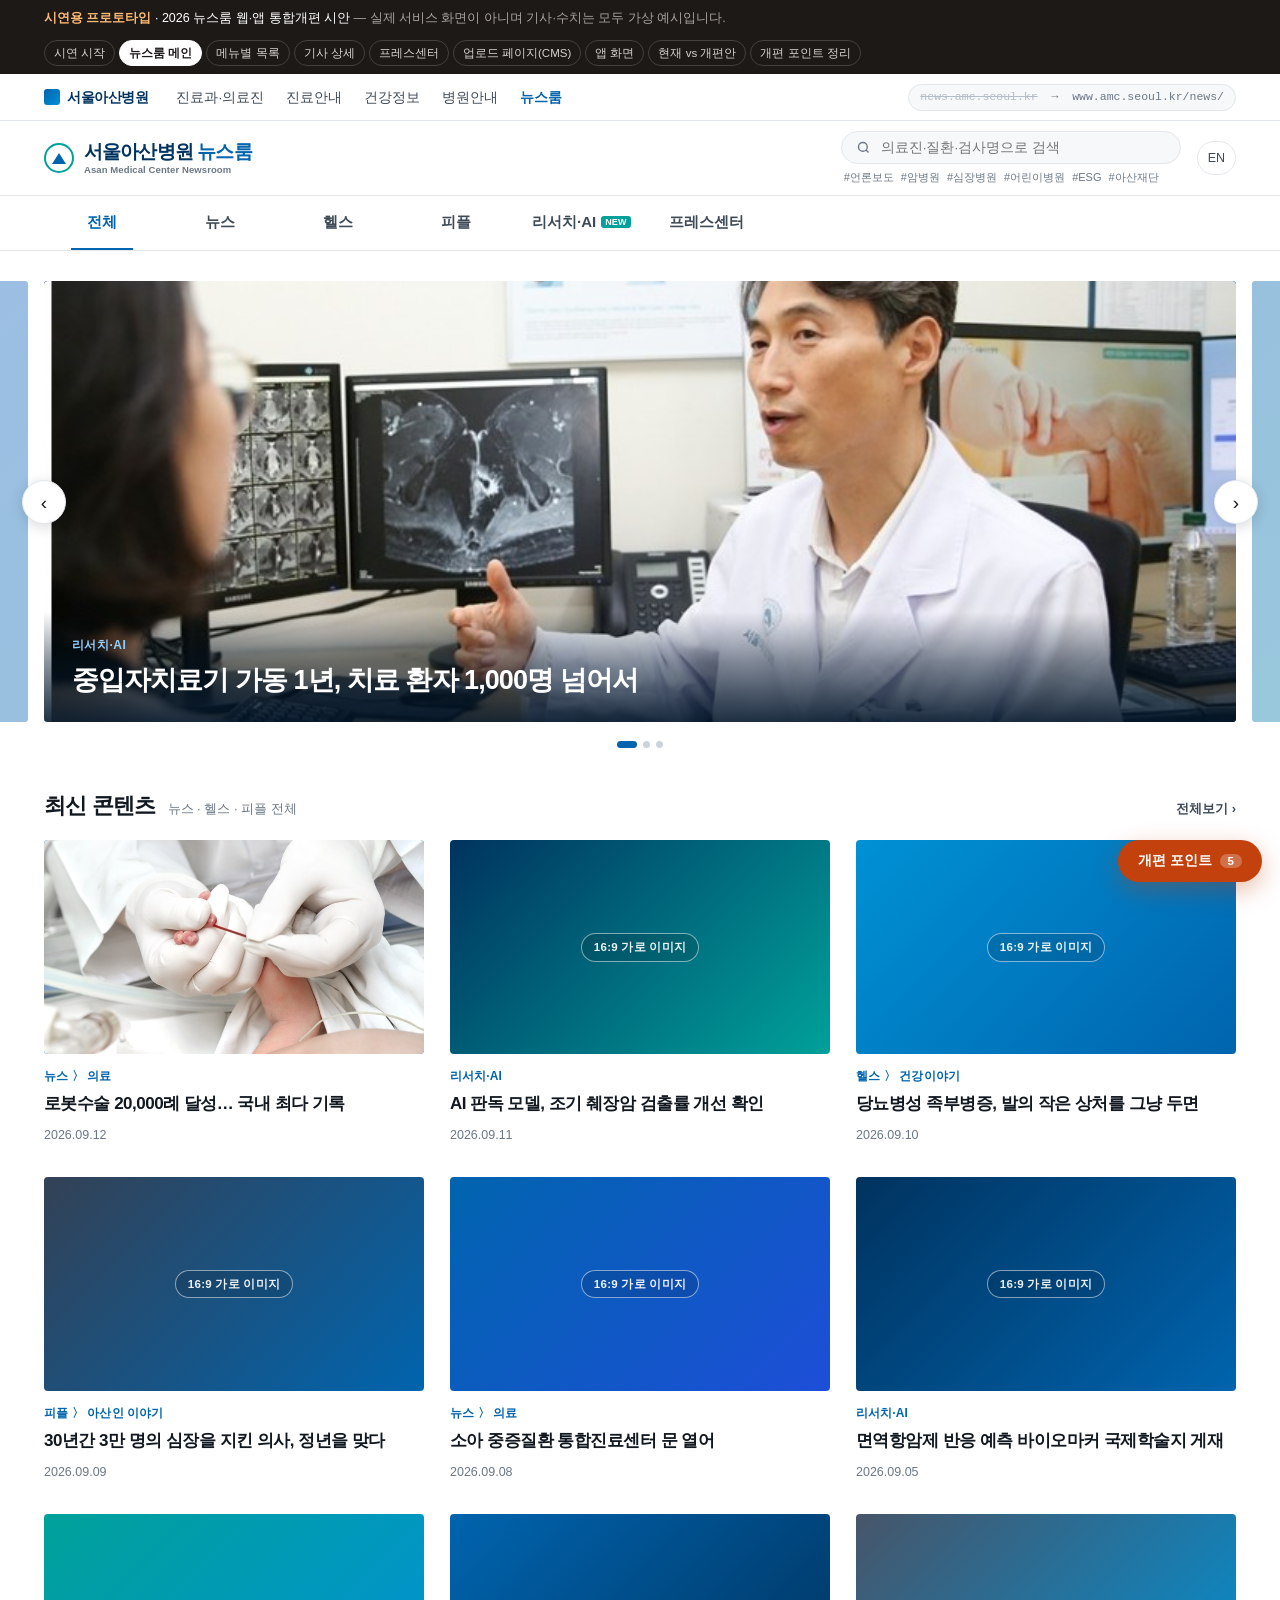
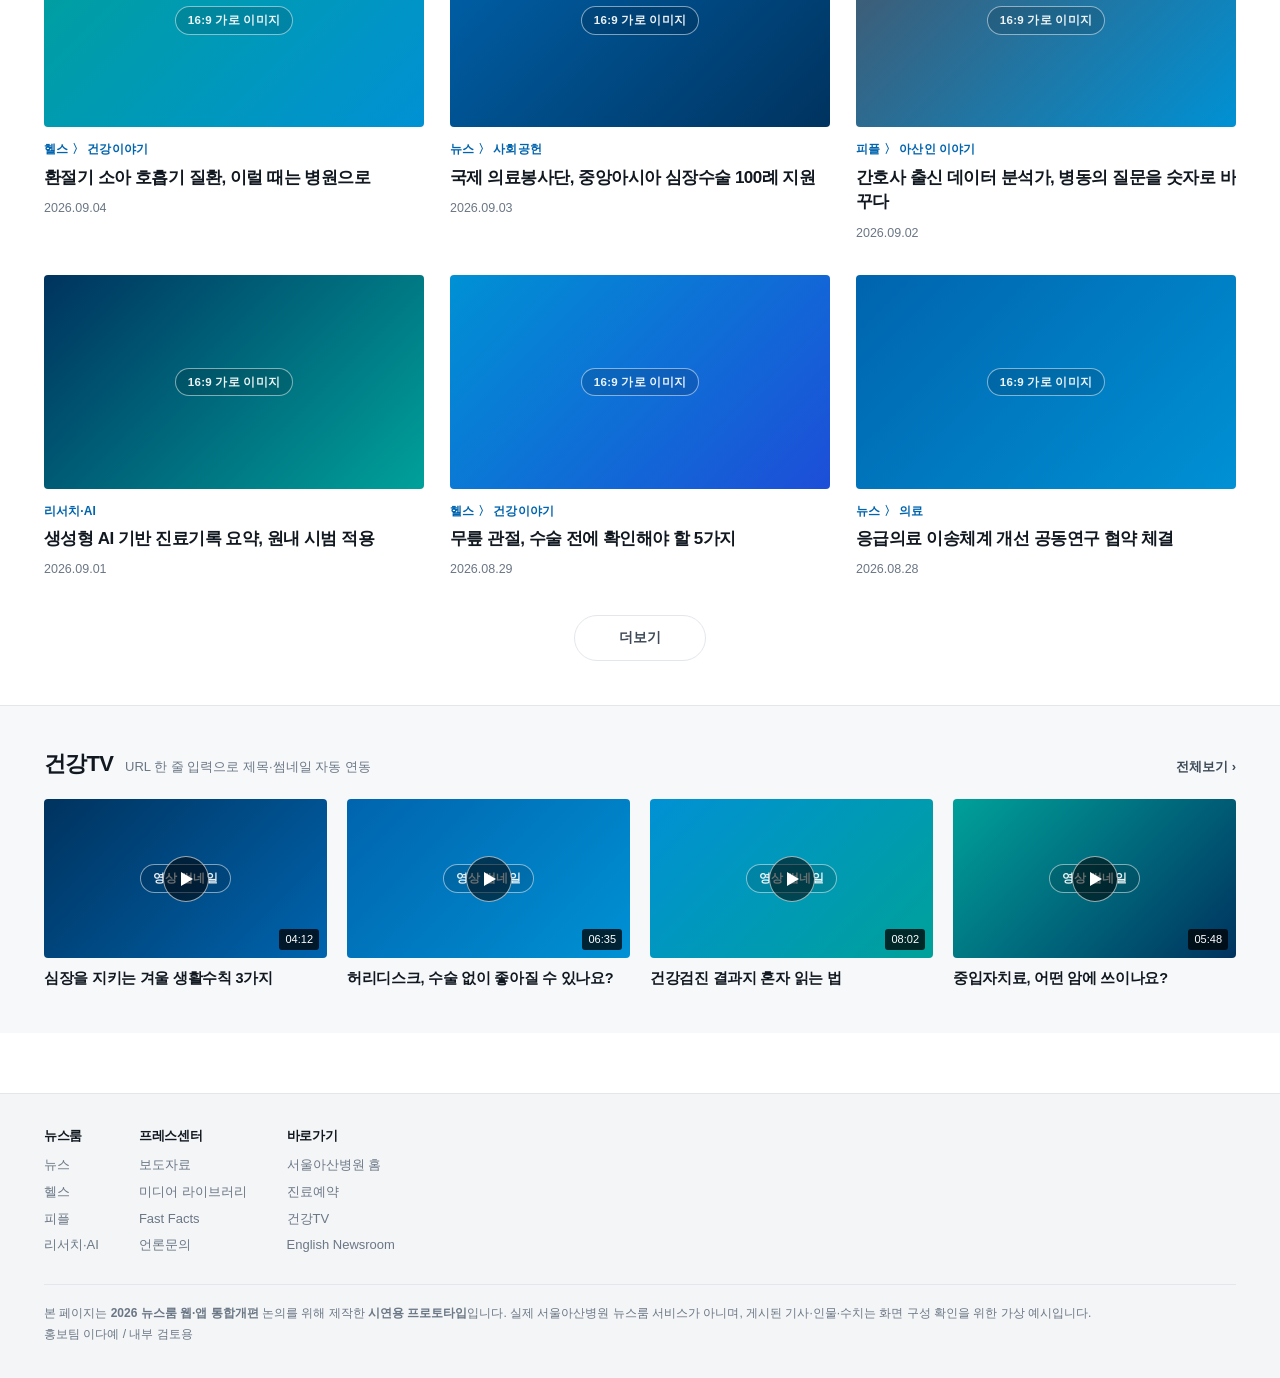
==== commit 7212a419: "리서치·AI 를 피플과 프레스센터 사이 대메뉴로 헬스 아래 분류로 두니 한 번 더 펼쳐야 닿아 신설한 표가 나지 않았다. 상위 메뉴로 올리되 하위 분류는 여전히 두지 않는다.  -" ====
--- a/index.html
+++ b/index.html
@@ -6,7 +6,7 @@
 <title>서울아산병원 뉴스룸 (개편 시안) | 2026 웹·앱 통합개편 시연용</title>
 <meta name="robots" content="noindex, nofollow">
 <meta name="description" content="2026 뉴스룸 웹·앱 통합개편 논의를 위한 시연용 프로토타입입니다. 실제 서비스가 아닙니다.">
-<link rel="stylesheet" href="assets/css/main.css?v=49">
+<link rel="stylesheet" href="assets/css/main.css?v=50">
 </head>
 <body>
 
@@ -27,10 +27,10 @@
       <div class="annot-pin"><b>3</b> ‘리서치·AI’ 카테고리 신설</div>
       <div class="annot-box">
         환자에게 바로 적용되지 않는 기초연구·논문 기반 보도자료를 별도 디렉토리로 분리해 메인 혼잡도를 낮추고, 연구 중심 브랜드 이미지를 강화합니다. 영문 뉴스룸에는 이미 Research 카테고리가 운영 중입니다.<br>
-        위 <b>헬스 메뉴에 올려 보면</b> <b>건강이야기</b> 아래에 <b>리서치·AI</b>가 새로 붙은 것을 확인할 수 있습니다.
-        상위 메뉴를 하나 더 늘리지 않고 <b>헬스 안의 분류</b>로 둬서, 환자용 건강정보와 연구 콘텐츠를 같은 갈래 안에서 나눕니다.<br>
+        위 메뉴 줄의 <b>피플과 프레스센터 사이</b>에 <b>리서치·AI</b>가 상위 메뉴로 붙어 있습니다(NEW 배지).
+        헬스 아래 분류로 뒀더니 한 번 더 펼쳐야 닿아 신설한 표가 나지 않았습니다. <b>상위 메뉴로 올려 한눈에 보이게</b> 하고, 하위 분류는 두지 않습니다.<br>
         메인에 따로 두었던 <b>리서치·AI 전용 영역은 내렸습니다.</b> 「최신 콘텐츠」에 이미 같은 기사가 섞여 나와 화면이 길어지기만 했습니다.
-        <span class="src">근거 · 8/24 팀장 회의 「기초연구 콘텐츠 별도 카테고리 분리」 / 9/14 회의 「리서치/AI 신규 디렉토리 상단 노출 검토」 / 9/30 홍보팀 피드백 「리서치·AI 는 헬스 아래 분류로, 하위는 두지 않음」 / 9/30 홍보팀 피드백 「메인의 리서치·AI 영역 삭제」</span>
+        <span class="src">근거 · 8/24 팀장 회의 「기초연구 콘텐츠 별도 카테고리 분리」 / 9/14 회의 「리서치/AI 신규 디렉토리 상단 노출 검토」 / 9/30 홍보팀 피드백 「메인의 리서치·AI 영역 삭제」, 「하위 분류는 두지 않음」 / 10/13 홍보팀 피드백 「리서치·AI 를 피플과 프레스센터 사이 대메뉴로」</span>
       </div>
     </div>
     <div class="annot">
@@ -101,8 +101,8 @@
 
 <div id="site-footer"></div>
 
-<script src="assets/js/data.js?v=49"></script>
-<script src="assets/js/site.js?v=49"></script>
+<script src="assets/js/data.js?v=50"></script>
+<script src="assets/js/site.js?v=50"></script>
 <script>
 AMC.layout({ active: 'all' });
 
@@ -112,7 +112,7 @@
 document.getElementById('hero-slides').innerHTML = D.hero.map(function (h) {
   return '<div class="hero-slide">' +
     AMC.ph(h.c1, h.c2, h.tag, '', h.img) +
-    '<div class="hero-cap"><div class="cat">' + h.cat + ' 〉 ' + h.sub + '</div><h2>' + h.title + '</h2></div>' +
+    '<div class="hero-cap"><div class="cat">' + AMC.crumb(h.cat, h.sub) + '</div><h2>' + h.title + '</h2></div>' +
     '</div>';
 }).join('');
 document.getElementById('hero-dots').innerHTML =
@@ -122,7 +122,7 @@
 function cardHTML(c) {
   return '<a class="card" href="article.html">' +
     '<div class="thumb">' + AMC.ph(c.c1, c.c2, '16:9 가로 이미지', '', c.img) + '</div>' +
-    '<div class="cat">' + c.cat + ' 〉 ' + c.sub + '</div>' +
+    '<div class="cat">' + AMC.crumb(c.cat, c.sub) + '</div>' +
     '<h3>' + c.title + '</h3>' +
     '<div class="date">' + c.date + '</div></a>';
 }
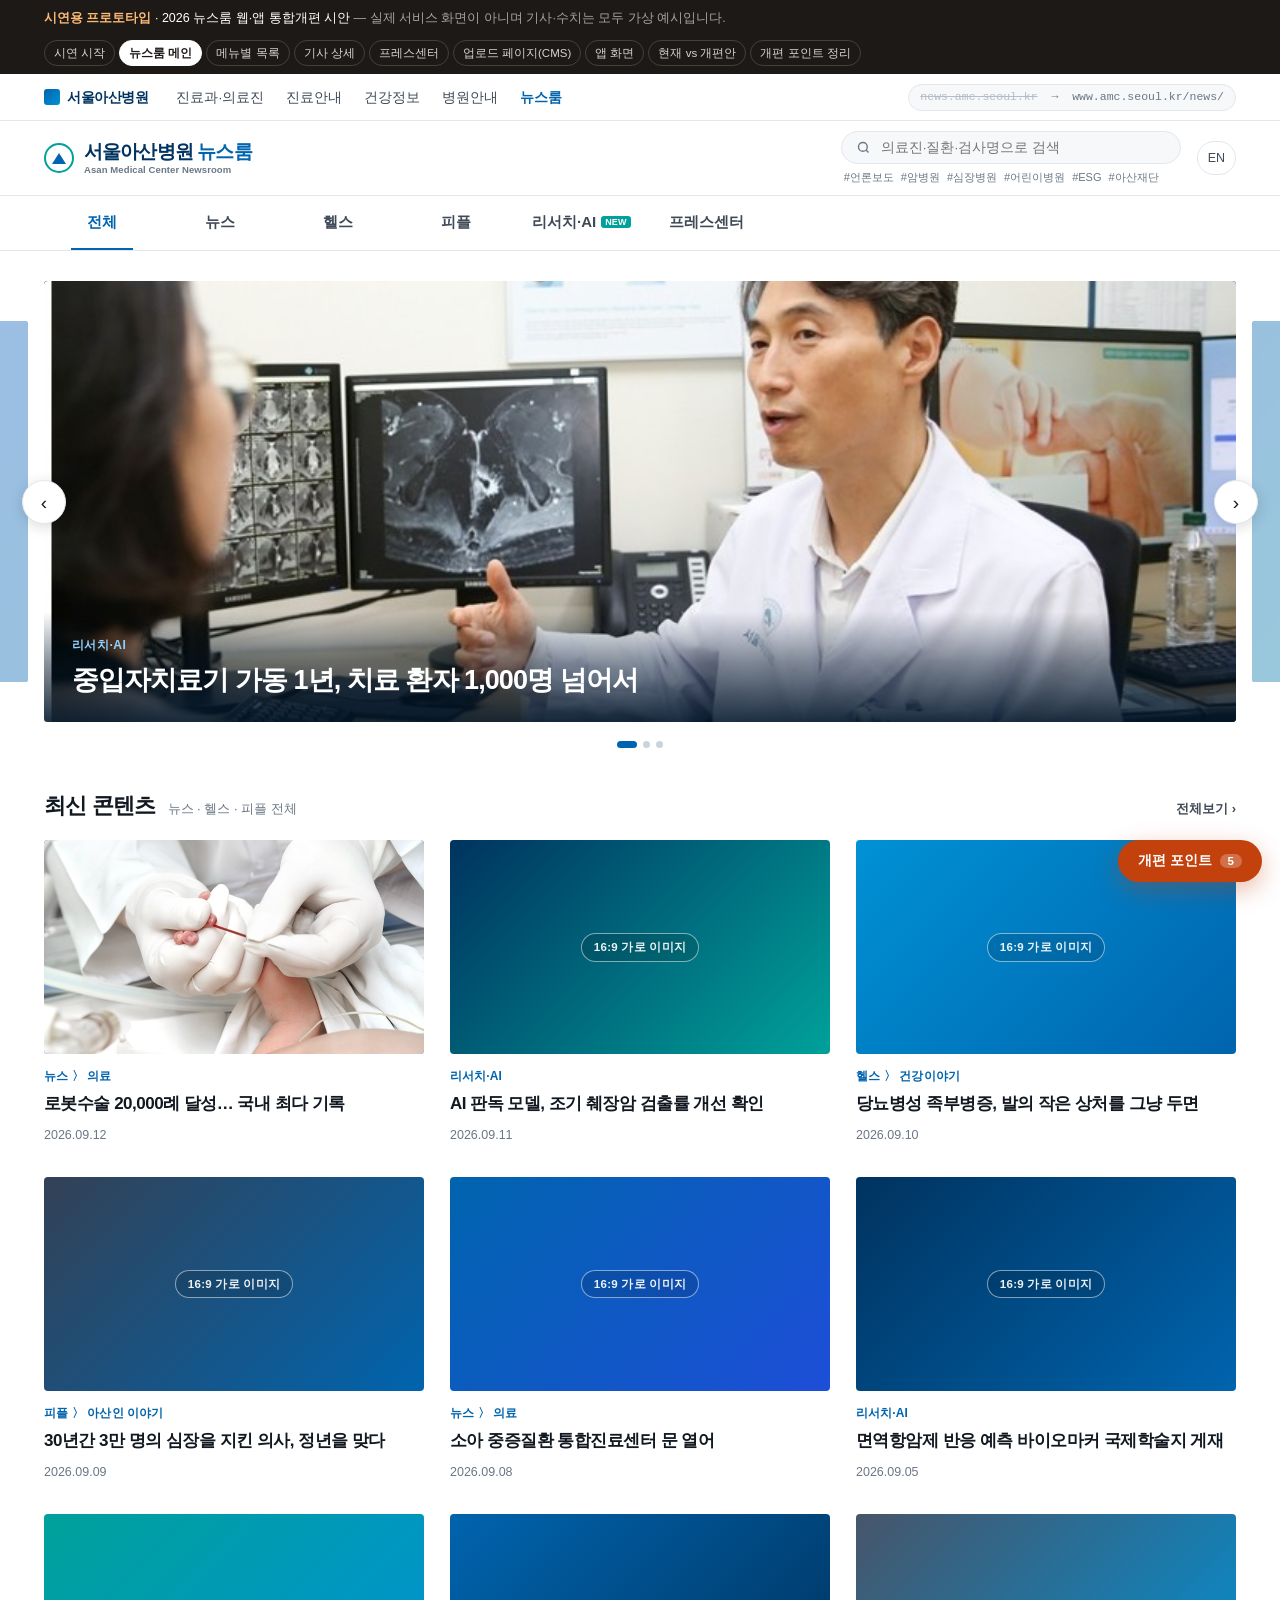
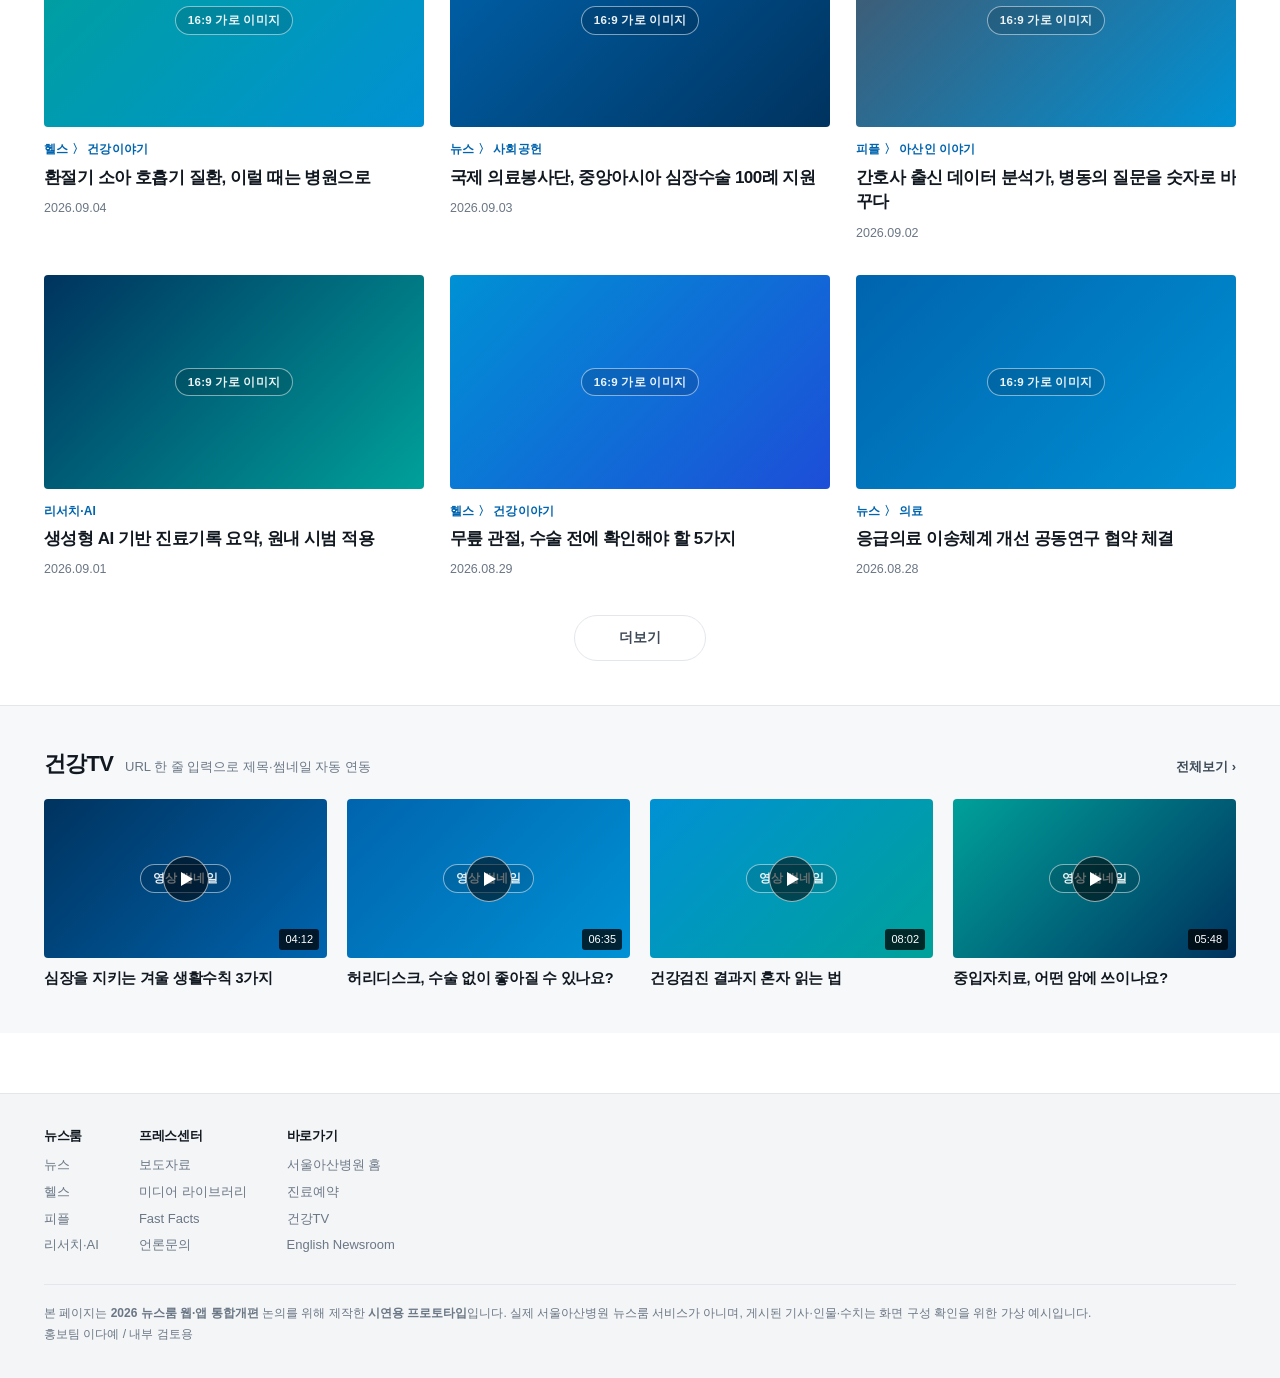
==== commit ebd2b953: "메인 롤링에서 옆으로 빠진 기사를 작게 줄임 가운데 기사와 옆에 걸친 기사가 같은 크기라 어느 것이 대표인지 애매했다.  - 옆 장은 82%로 줄이고 가운데로 오면 제 크기로 (0" ====
--- a/index.html
+++ b/index.html
@@ -6,7 +6,7 @@
 <title>서울아산병원 뉴스룸 (개편 시안) | 2026 웹·앱 통합개편 시연용</title>
 <meta name="robots" content="noindex, nofollow">
 <meta name="description" content="2026 뉴스룸 웹·앱 통합개편 논의를 위한 시연용 프로토타입입니다. 실제 서비스가 아닙니다.">
-<link rel="stylesheet" href="assets/css/main.css?v=50">
+<link rel="stylesheet" href="assets/css/main.css?v=51">
 </head>
 <body>
 
@@ -39,10 +39,11 @@
         통합 홈페이지의 상단 GNB가 화면을 차지하므로 롤링 배너 높이를 기존보다 낮춰 첫 화면에서 카드 콘텐츠가 바로 보이도록 했습니다. 3건만 순환합니다.<br>
         가로 폭은 <b>아래 최신 콘텐츠 카드 3장을 합한 길이</b>와 같습니다. 배너와 목록의 왼쪽·오른쪽 끝이 한 줄로 떨어져야 화면이 정돈돼 보입니다.
         <b>가로로 길고 세로로 짧은 띠 모양(2.7:1)</b>이라 사진 위아래가 잘리는데, 어느 쪽을 남길지는 <b>등록할 때 썸네일로 직접 잡습니다.</b>
-        본문 단 바깥에 남는 여백에는 <b>앞뒤 기사가 걸쳐 보여</b> 눌러서 넘어갈 수 있습니다. 화살표·점·옆 기사 클릭 모두 동작합니다.<br>
+        본문 단 바깥에 남는 여백에는 <b>앞뒤 기사가 걸쳐 보여</b> 눌러서 넘어갈 수 있습니다. 화살표·점·옆 기사 클릭 모두 동작합니다.
+        옆으로 빠진 기사는 <b>조금 작게 줄여</b> 두어, 지금 보고 있는 대표 기사가 어느 것인지 크기로 구분됩니다.<br>
         <b>모바일에서는 옆으로 밀어</b> 다음 기사로 넘어갑니다(세로로 움직이면 페이지 스크롤에 양보). 띠 모양 그대로 내리면 폰에서는 높이가 120px밖에 안 되므로 <b>좁은 화면에서는 16:9</b>로 돌아갑니다.
         또 목록이 롤링과 비슷한 크기로 나열되면 무엇이 대표 기사인지 구분되지 않아, 모바일에서는 <b>목록을 작은 가로형 카드</b>로 내려 롤링과 크기 차이를 뒀습니다.
-        <span class="src">근거 · 9/14 직원 의견 취합 회의 「메인 롤링 페이지 크기 축소 검토」 / 분석 리포트 「사진 비율·카드 규격을 디자인 시스템으로 표준화」 / 9/16 홍보팀 검토 「모바일은 옆으로 밀어 넘기고 목록은 크기로 구분」 / 10/13 홍보팀 피드백 「타사(삼성 뉴스룸)처럼 가로로 길고 세로로 짧게, 썸네일은 우리가 조정」, 「롤링 가로 길이를 최신 콘텐츠 3개를 합한 길이와 같게」</span>
+        <span class="src">근거 · 9/14 직원 의견 취합 회의 「메인 롤링 페이지 크기 축소 검토」 / 분석 리포트 「사진 비율·카드 규격을 디자인 시스템으로 표준화」 / 9/16 홍보팀 검토 「모바일은 옆으로 밀어 넘기고 목록은 크기로 구분」 / 10/13 홍보팀 피드백 「타사(삼성 뉴스룸)처럼 가로로 길고 세로로 짧게, 썸네일은 우리가 조정」, 「롤링 가로 길이를 최신 콘텐츠 3개를 합한 길이와 같게」, 「옆으로 빠진 기사는 작게, 가운데로 오면 커지게」</span>
       </div>
     </div>
   </div>
@@ -101,8 +102,8 @@
 
 <div id="site-footer"></div>
 
-<script src="assets/js/data.js?v=50"></script>
-<script src="assets/js/site.js?v=50"></script>
+<script src="assets/js/data.js?v=51"></script>
+<script src="assets/js/site.js?v=51"></script>
 <script>
 AMC.layout({ active: 'all' });
 
--- a/assets/css/main.css
+++ b/assets/css/main.css
@@ -194,12 +194,18 @@
 
 .hero-track{display:flex;gap:16px;will-change:transform;
   transition:transform .45s cubic-bezier(.4,0,.2,1)}
+/* 가운데로 오면 커지고 옆으로 빠지면 작아진다.
+   축은 가운데 쪽 모서리에 둔다 — 바깥쪽을 축으로 줄이면
+   걸쳐 보이던 부분이 화면 밖으로 밀려나 아예 안 보인다. */
 .hero-slide{
   flex:0 0 var(--slide-w);position:relative;overflow:hidden;
   border-radius:var(--radius);background:#000;cursor:pointer;
-  opacity:.4;transition:opacity .35s ease;
-}
-.hero-slide.on{opacity:1;cursor:default}
+  opacity:.4;transform:scale(.82);transform-origin:center;
+  transition:opacity .35s ease,transform .45s cubic-bezier(.4,0,.2,1);
+}
+.hero-slide.side-l{transform-origin:right center}
+.hero-slide.side-r{transform-origin:left center}
+.hero-slide.on{opacity:1;transform:none;cursor:default}
 /* 넓은 화면에서만 띠 모양. 폰에서까지 2.7:1 이면 높이가 120px밖에 안 된다. */
 .hero-slide .ph{aspect-ratio:2.7/1;width:100%}
 @media (max-width:760px){.hero-slide .ph{aspect-ratio:16/9}}
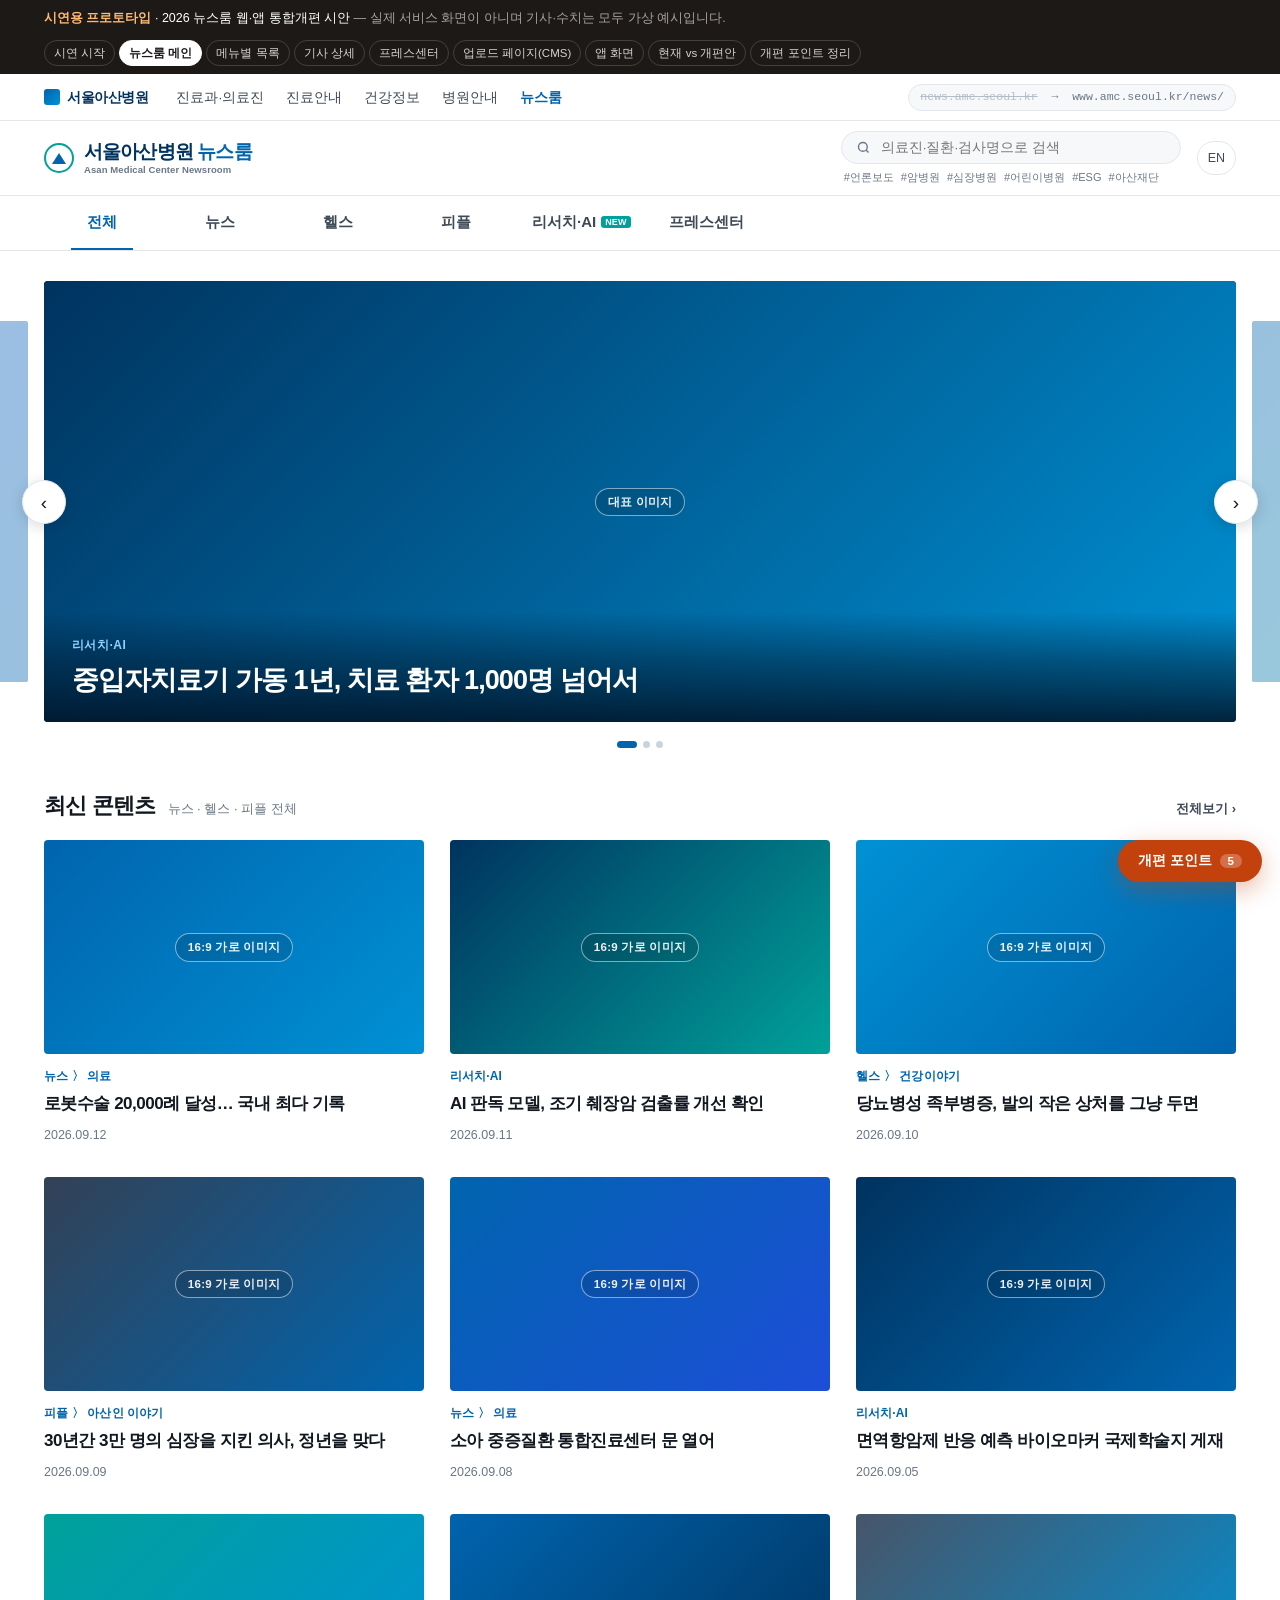
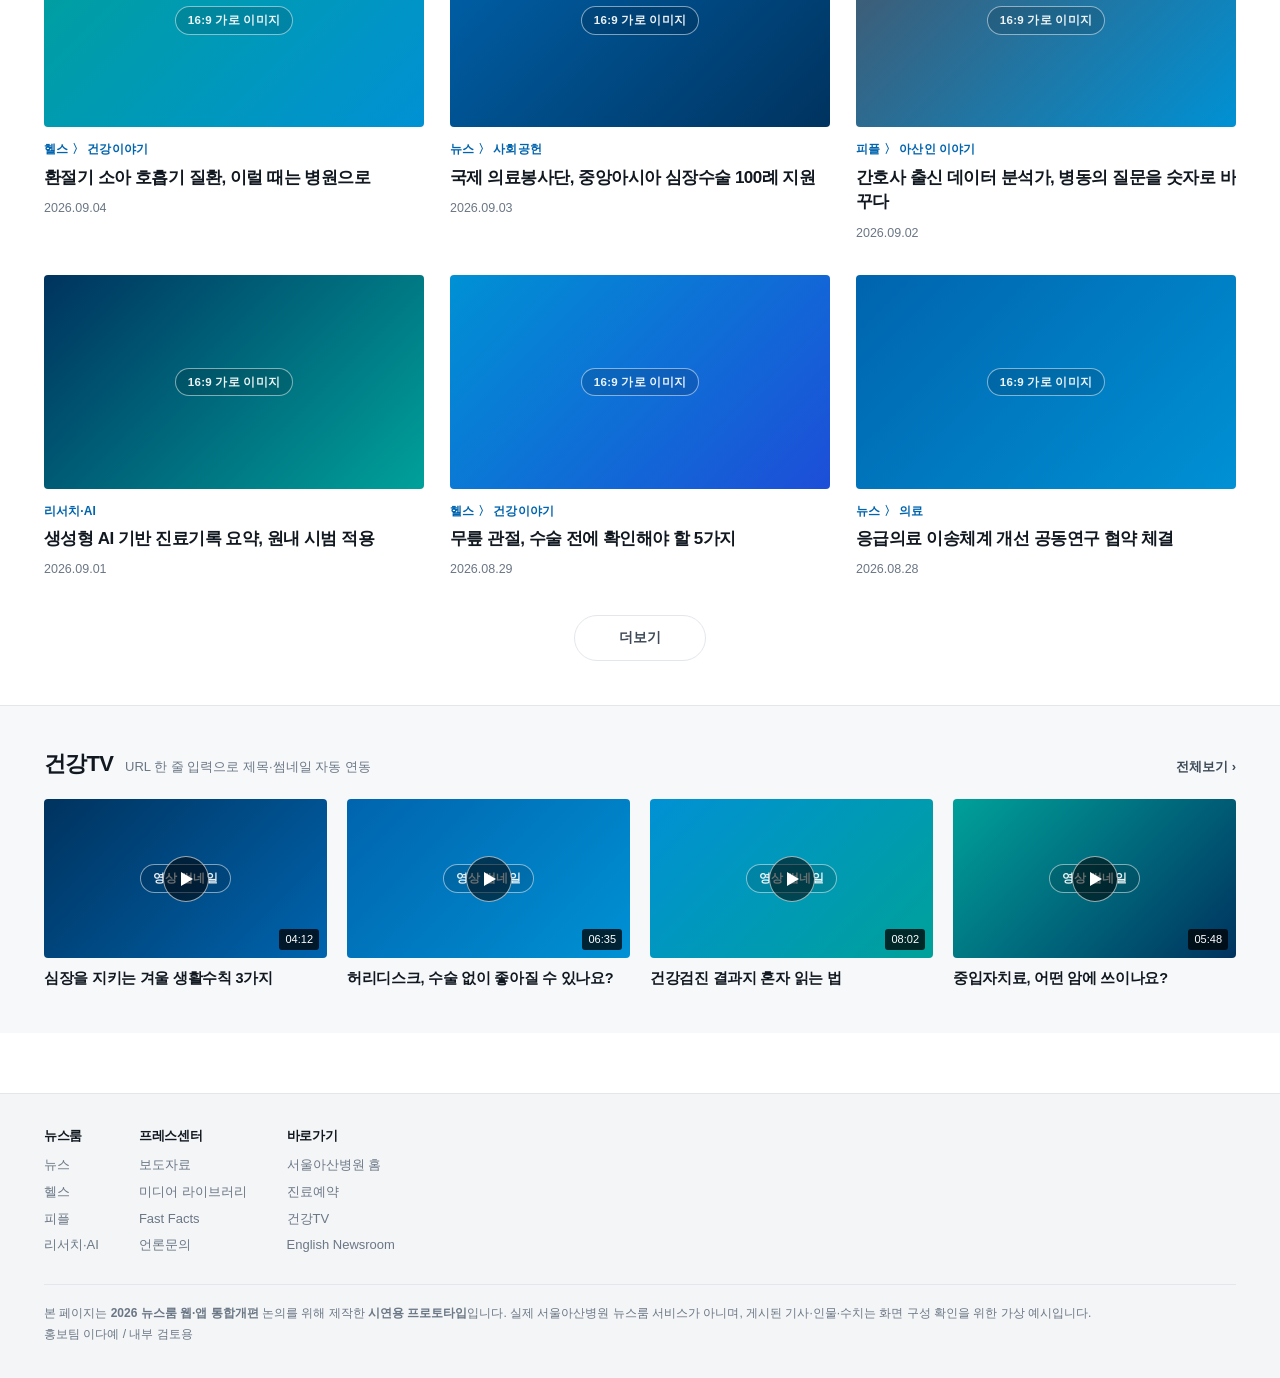
==== commit 3e9f729b: "시연 화면에서 사진을 모두 빼고 그라데이션 자리표시로 실제 사진이 들어가니 그 사진이 맞는지로 논의가 새고, 구성 자체를 보기 어려웠다.  - data.js 와 각 화면 목록의 i" ====
--- a/index.html
+++ b/index.html
@@ -6,7 +6,7 @@
 <title>서울아산병원 뉴스룸 (개편 시안) | 2026 웹·앱 통합개편 시연용</title>
 <meta name="robots" content="noindex, nofollow">
 <meta name="description" content="2026 뉴스룸 웹·앱 통합개편 논의를 위한 시연용 프로토타입입니다. 실제 서비스가 아닙니다.">
-<link rel="stylesheet" href="assets/css/main.css?v=51">
+<link rel="stylesheet" href="assets/css/main.css?v=52">
 </head>
 <body>
 
@@ -102,8 +102,8 @@
 
 <div id="site-footer"></div>
 
-<script src="assets/js/data.js?v=51"></script>
-<script src="assets/js/site.js?v=51"></script>
+<script src="assets/js/data.js?v=52"></script>
+<script src="assets/js/site.js?v=52"></script>
 <script>
 AMC.layout({ active: 'all' });
 
